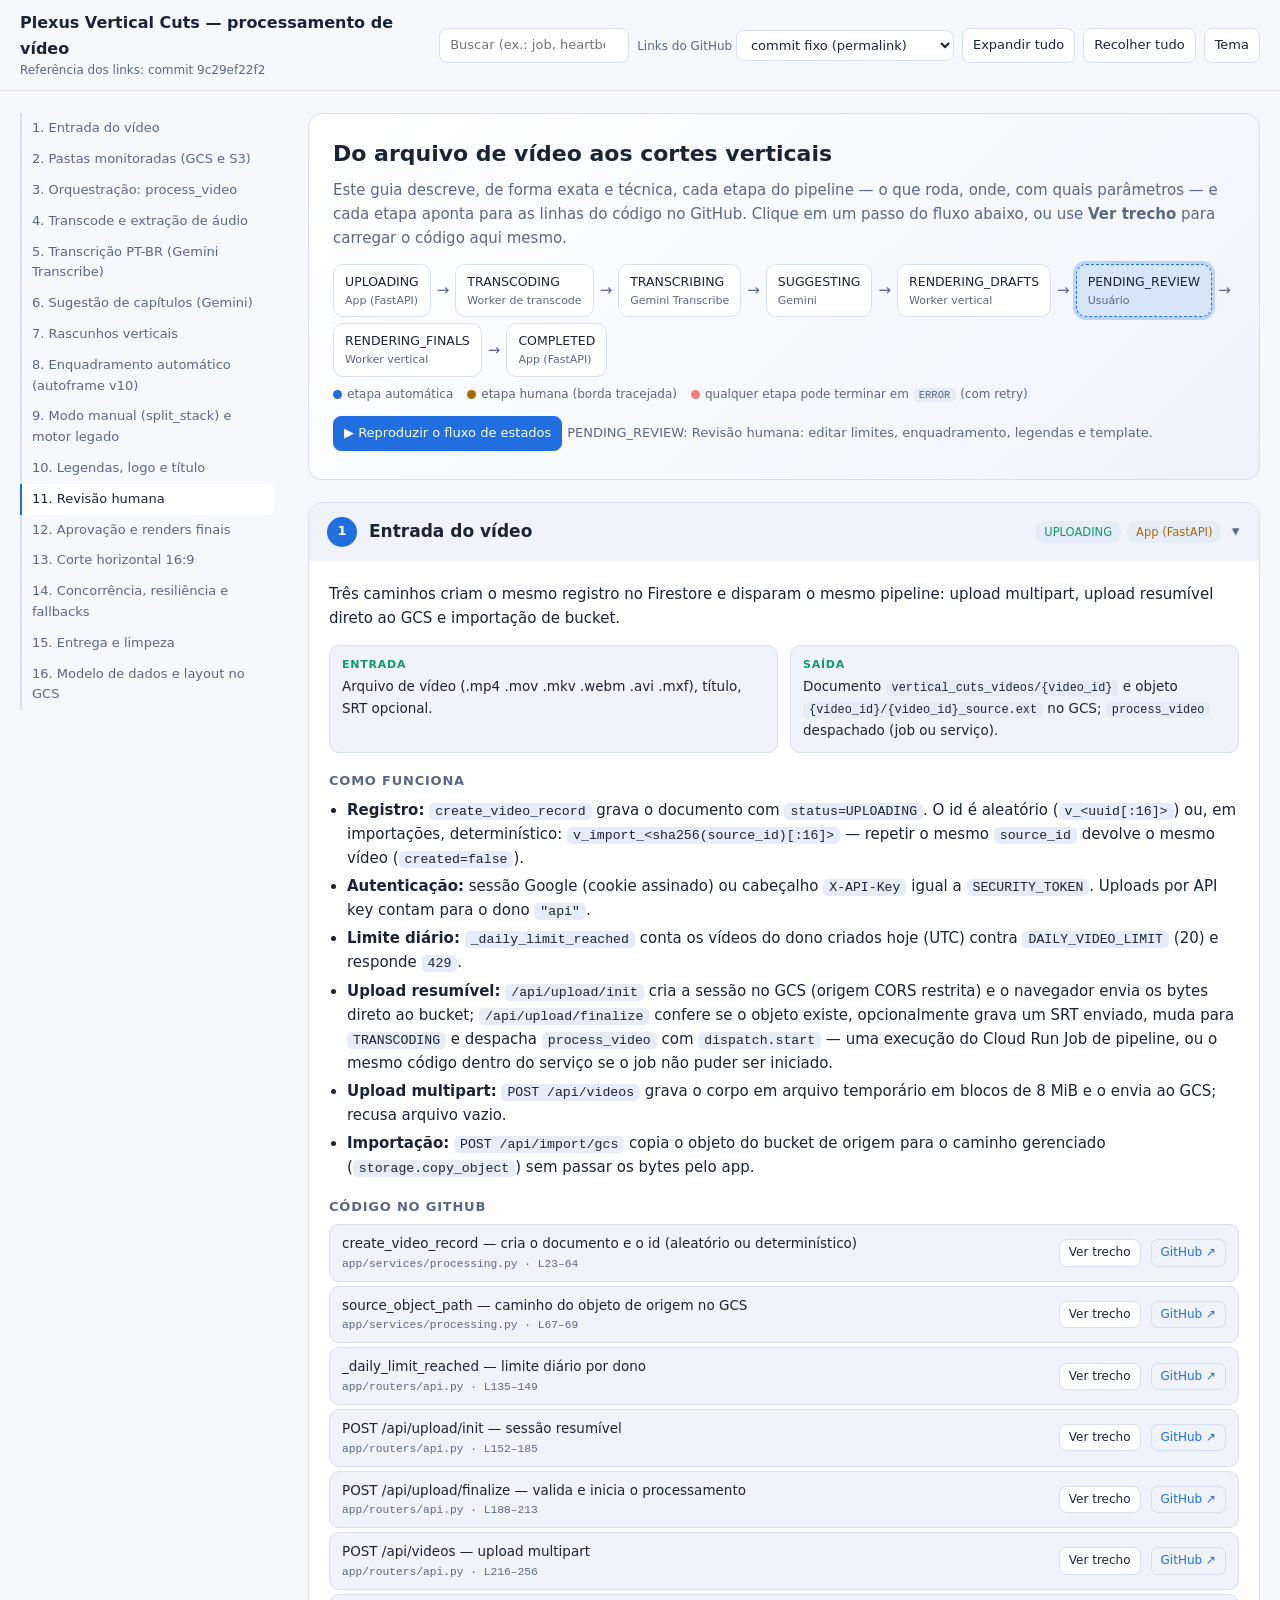
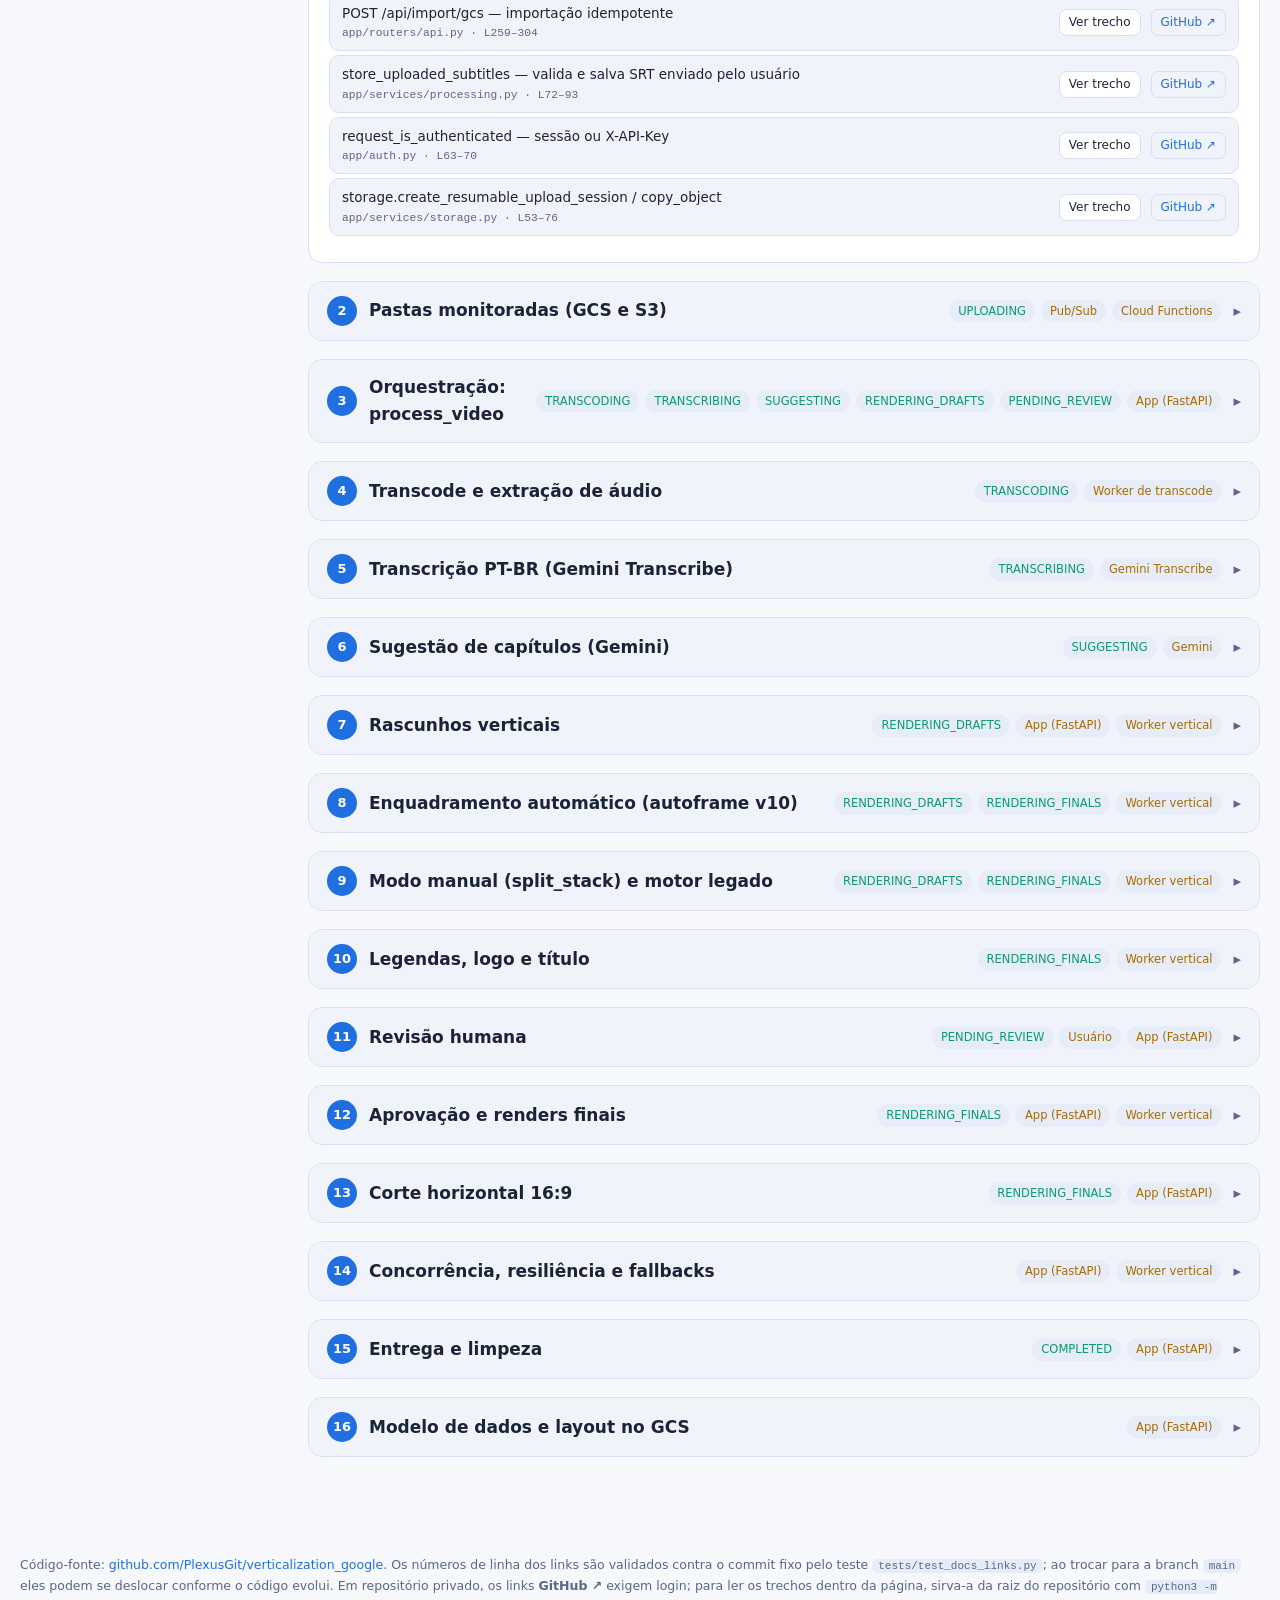
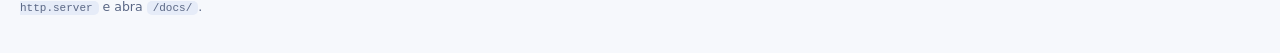
==== docs/index.html @ e1e00002 "updating documentation" ====
<!doctype html>
<html lang="pt-BR">
<head>
<meta charset="utf-8">
<meta name="viewport" content="width=device-width, initial-scale=1">
<title>Plexus Vertical Cuts — Como o vídeo é processado</title>
<style>
:root{--bg:#0f1420;--panel:#171e2e;--panel2:#1d2538;--line:#2a3550;--text:#e6ebf5;--muted:#9aa8c7;--accent:#5aa2ff;--accent2:#7ee2b8;--warn:#ffcf6b;--code:#0b0f19;--chip:#24304a}
:root[data-theme=light]{--bg:#f6f8fc;--panel:#ffffff;--panel2:#f0f3fa;--line:#d8dfee;--text:#1b2437;--muted:#5a6785;--accent:#1f6fe0;--accent2:#0f9a6b;--warn:#a96b00;--code:#f3f5fa;--chip:#e6ecf8}
*{box-sizing:border-box}html{scroll-behavior:smooth;scroll-padding-top:76px}
body{margin:0;background:var(--bg);color:var(--text);font:15px/1.6 system-ui,-apple-system,Segoe UI,Roboto,sans-serif}
a{color:var(--accent);text-decoration:none}a:hover{text-decoration:underline}
code,pre,.mono{font-family:ui-monospace,SFMono-Regular,Menlo,Consolas,monospace}
code{background:var(--chip);padding:1px 6px;border-radius:5px;font-size:.88em}
header{position:sticky;top:0;z-index:20;background:color-mix(in srgb,var(--bg) 92%,transparent);backdrop-filter:blur(8px);border-bottom:1px solid var(--line);display:flex;gap:14px;align-items:center;flex-wrap:wrap;padding:10px 20px}
header h1{font-size:16px;margin:0;flex:1;min-width:230px}header h1 small{display:block;color:var(--muted);font-weight:400;font-size:12px}
.ctl{display:flex;gap:8px;align-items:center;flex-wrap:wrap}
select,input[type=search],button{background:var(--panel);color:var(--text);border:1px solid var(--line);border-radius:8px;padding:6px 10px;font:inherit;font-size:13px}
button{cursor:pointer}button:hover{border-color:var(--accent)}button.primary{background:var(--accent);border-color:var(--accent);color:#fff}
input[type=search]{width:190px}
.layout{display:grid;grid-template-columns:260px minmax(0,1fr);gap:28px;max-width:1380px;margin:0 auto;padding:22px 20px 80px}
nav#toc{position:sticky;top:76px;align-self:start;max-height:calc(100vh - 96px);overflow:auto;font-size:13px;padding-right:6px}
nav#toc a{display:block;padding:5px 10px;border-left:2px solid var(--line);color:var(--muted);border-radius:0 6px 6px 0}
nav#toc a.active{border-left-color:var(--accent);color:var(--text);background:var(--panel)}
nav#toc a.hidden{display:none}
.hero{background:linear-gradient(135deg,var(--panel),var(--panel2));border:1px solid var(--line);border-radius:14px;padding:22px 24px;margin-bottom:22px}
.hero h2{margin:0 0 6px;font-size:22px}.hero p{margin:6px 0;color:var(--muted)}
.flow{display:flex;flex-wrap:wrap;gap:6px;align-items:center;margin:14px 0 6px}
.node{border:1px solid var(--line);background:var(--panel);border-radius:10px;padding:7px 11px;font-size:12.5px;cursor:pointer;transition:.2s;position:relative}
.node b{display:block;font-size:11px;color:var(--muted);font-weight:500}
.node.on{border-color:var(--accent);background:color-mix(in srgb,var(--accent) 18%,var(--panel));box-shadow:0 0 0 3px color-mix(in srgb,var(--accent) 25%,transparent)}
.node.user{border-style:dashed}.node.err{border-color:#ff7a7a}
.arrow{color:var(--muted)}
.legend{display:flex;gap:14px;flex-wrap:wrap;font-size:12px;color:var(--muted);margin-top:8px}
.dot{display:inline-block;width:9px;height:9px;border-radius:50%;margin-right:5px;vertical-align:middle}
details.stage{background:var(--panel);border:1px solid var(--line);border-radius:14px;margin:0 0 18px;overflow:hidden}
details.stage.hit{outline:2px solid var(--accent2)}
details.stage>summary,.stage-head{display:flex;gap:12px;align-items:center;padding:14px 18px;cursor:pointer;list-style:none;background:var(--panel2)}
.stage-head::-webkit-details-marker{display:none}
.num{flex:none;width:30px;height:30px;border-radius:50%;background:var(--accent);color:#fff;display:grid;place-items:center;font-weight:700;font-size:13px}
.stage-head h3{margin:0;font-size:17px;flex:1}
.chips{display:flex;gap:6px;flex-wrap:wrap}.chip{background:var(--chip);border-radius:999px;padding:2px 9px;font-size:11.5px;color:var(--muted)}
.chip.st{color:var(--accent2)}.chip.who{color:var(--warn)}
.caret{color:var(--muted);transition:.2s}details[open]>.stage-head .caret{transform:rotate(90deg)}
.body{padding:6px 20px 20px}
.body h4{margin:18px 0 6px;font-size:13px;text-transform:uppercase;letter-spacing:.06em;color:var(--muted)}
.body ul{margin:6px 0 6px 18px;padding:0}.body li{margin:4px 0}
.io{display:grid;grid-template-columns:1fr 1fr;gap:12px;margin:12px 0}
.io>div{background:var(--panel2);border:1px solid var(--line);border-radius:10px;padding:10px 12px;font-size:13.5px}
.io b{display:block;font-size:11px;text-transform:uppercase;letter-spacing:.07em;color:var(--accent2);margin-bottom:3px}
table.t{width:100%;border-collapse:collapse;font-size:13.5px;margin:6px 0}
table.t th,table.t td{border-bottom:1px solid var(--line);padding:6px 8px;text-align:left;vertical-align:top}
table.t th{color:var(--muted);font-weight:600;font-size:12px}
.refs{list-style:none;margin:6px 0!important;padding:0!important}
.ref{border:1px solid var(--line);border-radius:10px;margin:7px 0;background:var(--panel2)}
.ref-row{display:flex;gap:10px;align-items:center;padding:8px 12px;flex-wrap:wrap}
.ref-row .lbl{flex:1;min-width:200px;font-size:13.5px}
.ref-row .lbl small{display:block;color:var(--muted)}
.ref-row a.gh{font-size:12px;border:1px solid var(--line);border-radius:7px;padding:3px 9px;white-space:nowrap}
.ref-row button{font-size:12px;padding:3px 9px}
pre.snip{margin:0;padding:10px 12px;background:var(--code);border-top:1px solid var(--line);overflow:auto;font-size:12.3px;line-height:1.5;max-height:420px}
pre.snip .ln{color:var(--muted);user-select:none;display:inline-block;width:46px;text-align:right;margin-right:12px}
.note{border-left:3px solid var(--warn);background:color-mix(in srgb,var(--warn) 10%,var(--panel2));padding:8px 12px;border-radius:0 8px 8px 0;margin:10px 0;font-size:13.5px}
.tabs{display:flex;gap:6px;margin:12px 0 0;flex-wrap:wrap}.tabs button.on{background:var(--accent);border-color:var(--accent);color:#fff}
.tabpane{display:none;padding-top:4px}.tabpane.on{display:block}
.widget{background:var(--panel2);border:1px solid var(--line);border-radius:12px;padding:14px;margin:14px 0}
.widget h5{margin:0 0 8px;font-size:14px}
.row{display:flex;gap:16px;flex-wrap:wrap;align-items:flex-start}
canvas{background:#000;border-radius:8px;max-width:100%;border:1px solid var(--line)}
label.sl{display:block;font-size:12.5px;color:var(--muted);margin:6px 0}label.sl input[type=range]{width:100%}
.out{font-size:13px}.out b{color:var(--accent2)}
.fp label{display:flex;gap:8px;align-items:flex-start;margin:5px 0;font-size:13.5px}
.verdict{margin-top:10px;padding:10px 12px;border-radius:8px;font-weight:600}
.verdict.ok{background:color-mix(in srgb,var(--accent2) 16%,transparent);color:var(--accent2)}
.verdict.bad{background:color-mix(in srgb,var(--warn) 16%,transparent);color:var(--warn)}
footer{max-width:1380px;margin:0 auto;padding:0 20px 40px;color:var(--muted);font-size:12.5px}
mark{background:color-mix(in srgb,var(--warn) 45%,transparent);color:inherit;border-radius:3px}
@media(max-width:900px){.layout{grid-template-columns:1fr}nav#toc{display:none}.io{grid-template-columns:1fr}}
</style>
</head>
<body>
<header>
  <h1>Plexus Vertical Cuts — processamento de vídeo<small id="refline"></small></h1>
  <div class="ctl">
    <input id="q" type="search" placeholder="Buscar (ex.: job, heartbeat, ffmpeg, fingerprint)…" aria-label="Buscar">
    <label style="font-size:12px;color:var(--muted)">Links do GitHub
      <select id="refsel">
        <option value="commit">commit fixo (permalink)</option>
        <option value="branch">branch main (pode mudar)</option>
      </select></label>
    <button id="expand">Expandir tudo</button>
    <button id="collapse">Recolher tudo</button>
    <button id="theme" aria-label="Alternar tema">Tema</button>
  </div>
</header>

<div class="layout">
  <nav id="toc" aria-label="Etapas"></nav>
  <main id="content">
    <div class="hero" id="hero">
      <h2>Do arquivo de vídeo aos cortes verticais</h2>
      <p>Este guia descreve, de forma exata e técnica, cada etapa do pipeline — o que roda, onde, com quais parâmetros — e cada etapa aponta para as linhas do código no GitHub. Clique em um passo do fluxo abaixo, ou use <b>Ver trecho</b> para carregar o código aqui mesmo.</p>
      <div class="flow" id="flow"></div>
      <div class="legend">
        <span><i class="dot" style="background:var(--accent)"></i>etapa automática</span>
        <span><i class="dot" style="background:var(--warn)"></i>etapa humana (borda tracejada)</span>
        <span><i class="dot" style="background:#ff7a7a"></i>qualquer etapa pode terminar em <code>ERROR</code> (com retry)</span>
      </div>
      <p style="margin-top:12px"><button class="primary" id="play">▶ Reproduzir o fluxo de estados</button> <span id="playinfo" class="out"></span></p>
    </div>
    <div id="stages"></div>
  </main>
</div>
<footer>
  Código-fonte: <a id="repolink" target="_blank" rel="noopener"></a>. Os números de linha dos links são validados contra o commit fixo pelo teste <code>tests/test_docs_links.py</code>; ao trocar para a branch <code>main</code> eles podem se deslocar conforme o código evolui. Em repositório privado, os links <b>GitHub ↗</b> exigem login; para ler os trechos dentro da página, sirva-a da raiz do repositório com <code>python3 -m http.server</code> e abra <code>/docs/</code>.
</footer>

<script type="application/json" id="doc-data">
{
  "repo": "https://github.com/PlexusGit/verticalization_google",
  "commit": "9c29ef22f2c0590b99c32272471b49cfe717cbc1",
  "branch": "main",
  "states": [
    {"id": "UPLOADING", "label": "UPLOADING", "who": "app", "stage": "intake", "text": "Registro criado; aguardando o arquivo de origem."},
    {"id": "TRANSCODING", "label": "TRANSCODING", "who": "transcode", "stage": "transcode", "text": "Worker de transcode gera o MP4 H.264 normalizado e os blocos de áudio MP3."},
    {"id": "TRANSCRIBING", "label": "TRANSCRIBING", "who": "transcribe", "stage": "transcribe", "text": "Gemini Transcribe (com Chirp 3 como fallback) transcreve cada bloco de áudio."},
    {"id": "SUGGESTING", "label": "SUGGESTING", "who": "gemini", "stage": "suggest", "text": "Gemini propõe capítulos a partir das legendas."},
    {"id": "RENDERING_DRAFTS", "label": "RENDERING_DRAFTS", "who": "render", "stage": "drafts", "text": "Um rascunho vertical (sem legendas/template) por capítulo."},
    {"id": "PENDING_REVIEW", "label": "PENDING_REVIEW", "who": "user", "stage": "review", "text": "Revisão humana: editar limites, enquadramento, legendas e template."},
    {"id": "RENDERING_FINALS", "label": "RENDERING_FINALS", "who": "render", "stage": "approve", "text": "Finais verticais com legendas e template + corte horizontal 16:9."},
    {"id": "COMPLETED", "label": "COMPLETED", "who": "app", "stage": "delivery", "text": "Tudo pronto para download."}
  ],
  "stages": [
    {
      "id": "intake", "title": "Entrada do vídeo", "status": ["UPLOADING"], "who": ["app"],
      "summary": "Três caminhos criam o mesmo registro no Firestore e disparam o mesmo pipeline: upload multipart, upload resumível direto ao GCS e importação de bucket.",
      "io": {"in": "Arquivo de vídeo (.mp4 .mov .mkv .webm .avi .mxf), título, SRT opcional.", "out": "Documento <code>vertical_cuts_videos/{video_id}</code> e objeto <code>{video_id}/{video_id}_source.ext</code> no GCS; <code>process_video</code> despachado (job ou serviço)."},
      "facts": [
        "<b>Registro:</b> <code>create_video_record</code> grava o documento com <code>status=UPLOADING</code>. O id é aleatório (<code>v_&lt;uuid[:16]&gt;</code>) ou, em importações, determinístico: <code>v_import_&lt;sha256(source_id)[:16]&gt;</code> — repetir o mesmo <code>source_id</code> devolve o mesmo vídeo (<code>created=false</code>).",
        "<b>Autenticação:</b> sessão Google (cookie assinado) ou cabeçalho <code>X-API-Key</code> igual a <code>SECURITY_TOKEN</code>. Uploads por API key contam para o dono <code>\"api\"</code>.",
        "<b>Limite diário:</b> <code>_daily_limit_reached</code> conta os vídeos do dono criados hoje (UTC) contra <code>DAILY_VIDEO_LIMIT</code> (20) e responde <code>429</code>.",
        "<b>Upload resumível:</b> <code>/api/upload/init</code> cria a sessão no GCS (origem CORS restrita) e o navegador envia os bytes direto ao bucket; <code>/api/upload/finalize</code> confere se o objeto existe, opcionalmente grava um SRT enviado, muda para <code>TRANSCODING</code> e despacha <code>process_video</code> com <code>dispatch.start</code> — uma execução do Cloud Run Job de pipeline, ou o mesmo código dentro do serviço se o job não puder ser iniciado.",
        "<b>Upload multipart:</b> <code>POST /api/videos</code> grava o corpo em arquivo temporário em blocos de 8 MiB e o envia ao GCS; recusa arquivo vazio.",
        "<b>Importação:</b> <code>POST /api/import/gcs</code> copia o objeto do bucket de origem para o caminho gerenciado (<code>storage.copy_object</code>) sem passar os bytes pelo app."
      ],
      "refs": [
        {"label": "create_video_record — cria o documento e o id (aleatório ou determinístico)", "path": "app/services/processing.py", "start": 23, "end": 64, "symbol": "def create_video_record"},
        {"label": "source_object_path — caminho do objeto de origem no GCS", "path": "app/services/processing.py", "start": 67, "end": 69, "symbol": "def source_object_path"},
        {"label": "_daily_limit_reached — limite diário por dono", "path": "app/routers/api.py", "start": 135, "end": 149, "symbol": "def _daily_limit_reached"},
        {"label": "POST /api/upload/init — sessão resumível", "path": "app/routers/api.py", "start": 152, "end": 185, "symbol": "async def upload_init"},
        {"label": "POST /api/upload/finalize — valida e inicia o processamento", "path": "app/routers/api.py", "start": 188, "end": 213, "symbol": "async def upload_finalize"},
        {"label": "POST /api/videos — upload multipart", "path": "app/routers/api.py", "start": 216, "end": 256, "symbol": "async def multipart_upload"},
        {"label": "POST /api/import/gcs — importação idempotente", "path": "app/routers/api.py", "start": 259, "end": 304, "symbol": "async def import_gcs"},
        {"label": "store_uploaded_subtitles — valida e salva SRT enviado pelo usuário", "path": "app/services/processing.py", "start": 72, "end": 93, "symbol": "def store_uploaded_subtitles"},
        {"label": "request_is_authenticated — sessão ou X-API-Key", "path": "app/auth.py", "start": 63, "end": 70, "symbol": "def request_is_authenticated"},
        {"label": "storage.create_resumable_upload_session / copy_object", "path": "app/services/storage.py", "start": 53, "end": 76, "symbol": "def copy_object"}
      ]
    },
    {
      "id": "watch", "title": "Pastas monitoradas (GCS e S3)", "status": ["UPLOADING"], "who": ["pubsub", "functions"],
      "summary": "Duas Cloud Functions Gen2 transformam a chegada de um arquivo em um bucket em uma chamada a <code>/api/import/gcs</code>.",
      "io": {"in": "Notificação <code>OBJECT_FINALIZE</code> do GCS (via Pub/Sub) ou evento S3 (via ponte AWS → Pub/Sub).", "out": "<code>POST /api/import/gcs</code> com <code>Idempotency-Key</code> e <code>X-API-Key</code>."},
      "facts": [
        "<b>GCS:</b> a função decodifica a mensagem Pub/Sub (base64 → JSON), ignora eventos que não sejam <code>OBJECT_FINALIZE</code>, outro bucket ou extensão fora da lista, e chama a API; é a API que copia o objeto para o bucket gerenciado.",
        "<b>S3:</b> a função faz <i>streaming</i> do objeto (<code>boto3 get_object</code> → upload resumível do GCS em blocos de 16 MiB, sem passar por memória ou disco) para <code>{S3_GCS_PREFIX}/{bucket}/{hash}/{arquivo}</code> com <code>if_generation_match=0</code>; pula a cópia se o destino já existe; chama a API e, depois, apaga a cópia intermediária.",
        "<b>Idempotência:</b> chave = SHA-256 de <code>bucket + objeto + generation</code> (GCS) ou <code>bucket + chave + versionId/etag/sequencer</code> (S3).",
        "<b>Retentativas:</b> <code>2xx</code>/<code>409</code> = sucesso; <code>400/404/413/415/422</code> = rejeição permanente (confirma a mensagem); <code>401/403/408/429/5xx</code> e erros de rede lançam exceção e o Pub/Sub reentrega (<code>--retry</code>).",
        "O guia operacional (buckets, IAM, gatilhos, ponte AWS) está em <code>watch-folder-functions/README.md</code>."
      ],
      "refs": [
        {"label": "process_gcs_bucket — handler do gatilho GCS", "path": "watch-folder-functions/process_gcs_bucket/main.py", "start": 136, "end": 171, "symbol": "def process_gcs_bucket"},
        {"label": "GCS: _post_import — classificação das respostas da API", "path": "watch-folder-functions/process_gcs_bucket/main.py", "start": 105, "end": 133, "symbol": "def _post_import"},
        {"label": "process_s3_bucket — handler do gatilho S3", "path": "watch-folder-functions/process_S3_bucket/main.py", "start": 259, "end": 291, "symbol": "def process_s3_bucket"},
        {"label": "S3: _download_and_upload — streaming S3 → GCS", "path": "watch-folder-functions/process_S3_bucket/main.py", "start": 152, "end": 193, "symbol": "def _download_and_upload"},
        {"label": "S3: _idempotency_key / _destination_path", "path": "watch-folder-functions/process_S3_bucket/main.py", "start": 128, "end": 142, "symbol": "def _idempotency_key"},
        {"label": "deploy da função GCS (gatilho Pub/Sub, segredo da API)", "path": "watch-folder-functions/process_gcs_bucket/deploy.sh", "start": 36, "end": 49, "symbol": "gcloud functions deploy"}
      ]
    },
    {
      "id": "orchestrate", "title": "Orquestração: process_video", "status": ["TRANSCODING", "TRANSCRIBING", "SUGGESTING", "RENDERING_DRAFTS", "PENDING_REVIEW"], "who": ["app"],
      "summary": "<code>process_video</code> é a máquina de estados do pré-processamento. Roda como execução de um Cloud Run Job (com o mesmo código dentro do app como reserva), persiste a saída de cada etapa antes de seguir e, por isso, pode ser retomada.",
      "io": {"in": "<code>video_id</code> com <code>gcs_source_path</code>.", "out": "Capítulos com rascunhos prontos e <code>status=PENDING_REVIEW</code> — ou <code>ERROR</code> com <code>error</code>/<code>error_type</code>."},
      "facts": [
        "<b>Retomável:</b> o transcode só roda se <code>gcs_high_path</code> não existe no storage ou faltam <code>gcs_audio_chunks</code>; a transcrição só roda se <code>subtitle_text</code> está vazio. Um <code>retry</code> e a retomada automática de um vídeo interrompido reaproveitam o que já foi salvo (<code>resume=True</code>): capítulos, rascunhos concluídos e renders que o worker terminou.",
        "<b>Estados:</b> cada etapa chama <code>_stage</code> (atualiza <code>status</code> e <code>updated_at</code>). Qualquer exceção cai em <code>_set_error</code>, que grava <code>ERROR</code> + mensagem.",
        "<b>Observabilidade:</b> <code>events.record</code> escreve um log JSON estruturado e, em melhor esforço, um documento em <code>events/</code> do vídeo; falha de Firestore nunca interrompe a mídia.",
        "<b>Rascunhos em série:</b> os capítulos são renderizados um a um; falhas são acumuladas e levantadas depois do laço (um capítulo ruim não impede os demais de renderizar, mas o vídeo termina em <code>ERROR</code>)."
      ],
      "refs": [
        {"label": "process_video — todo o pipeline de pré-processamento", "path": "app/services/processing.py", "start": 113, "end": 349, "symbol": "def _process_video"},
        {"label": "_stage / _set_error — transições de estado e erro", "path": "app/services/processing.py", "start": 843, "end": 859, "symbol": "def _stage"},
        {"label": "events.record — log estruturado + histórico durável", "path": "app/services/events.py", "start": 31, "end": 66, "symbol": "def record"},
        {"label": "VideoStatus — estados possíveis", "path": "app/models.py", "start": 53, "end": 62, "symbol": "class VideoStatus"},
        {"label": "POST /retry — retoma a partir de ERROR/UPLOADING", "path": "app/routers/api.py", "start": 1046, "end": 1058, "symbol": "async def retry_video"},
        {"label": "_resume_if_stale — retomada automática ao abrir/listar o vídeo", "path": "app/routers/api.py", "start": 582, "end": 612, "symbol": "def _resume_if_stale"}
      ]
    },
    {
      "id": "transcode", "title": "Transcode e extração de áudio", "status": ["TRANSCODING"], "who": ["transcode"],
      "summary": "Um worker Cloud Run (Functions Framework + ffmpeg) baixa a origem e produz a versão de trabalho em MP4 H.264/AAC de até 1080p — <b>copiando o stream sem re-encode</b> quando a fonte já é compatível — e fatia o áudio em MP3 mono 16 kHz para o reconhecimento de fala.",
      "io": {"in": "<code>{video_id, gcs_source_path, high_gcs_path}</code> via <code>POST /</code> com <code>X-API-Key</code> (timeout do cliente: 3600 s).", "out": "<code>high_gcs_path</code>, <code>gcs_audio_chunks[{path, offset_seconds, end_seconds}]</code>, <code>duration_seconds</code>, <code>resolution</code>, <code>video_encoder</code>."},
      "params": [
        ["Escala", "<code>scale=-2:min(1080\\,ih)</code> — nunca amplia; largura par"],
        ["Remux", "<code>TRANSCODE_REMUX=1</code>: se a fonte já é H.264/yuv420p até a altura máxima, sem rotação e com keyframes a cada ≤<code>TRANSCODE_MAX_REMUX_KEYFRAME_GAP_SECONDS=15</code> s, o vídeo é copiado sem re-encode (o áudio ainda vira AAC)"],
        ["Codec (CPU)", "<code>libx264 -preset TRANSCODE_PRESET -crf TRANSCODE_CRF</code> (padrão <code>medium</code>/<code>18</code>; <code>veryfast</code>/<code>20</code> é ~3–4× mais rápido)"],
        ["Codec (GPU)", "<code>h264_nvenc -preset p5 -tune hq -rc vbr -cq 19 -b:v 0</code>; se falhar, refaz com libx264"],
        ["Compatibilidade", "<code>-pix_fmt yuv420p -profile:v high -movflags +faststart</code>"],
        ["Áudio do vídeo", "AAC 192 kb/s, 48 kHz"],
        ["Áudio p/ STT", "<code>-ac 1 -ar 16000 -c:a libmp3lame -b:a 64k -f segment -segment_time 600</code> (blocos de 600 s; <code>AUDIO_CHUNK_SECONDS</code> / <code>AUDIO_BITRATE</code>)"],
        ["Offsets dos blocos", "lidos do <code>-segment_list</code> (CSV) do ffmpeg — início exato de cada bloco; sobras &lt; 0,5 s são descartadas"],
        ["Timeout", "<code>TRANSCODE_TIMEOUT_SECONDS</code> = 10 800 s por comando"],
        ["Progresso", "cada passo ffmpeg grava <code>iniciou/…%/concluído</code> no log (<code>-progress pipe:1</code>, a cada 15 s) — um encode longo não parece mais travado"]
      ],
      "facts": [
        "<b>Autenticação:</b> comparação em tempo constante (<code>hmac.compare_digest</code>); sem <code>SECURITY_TOKEN</code> configurado o worker recusa tudo (falha fechada).",
        "<b>Segurança de caminhos:</b> <code>video_id</code> só aceita <code>[A-Za-z0-9._-]</code>; caminhos de objeto não podem ser <code>gs://</code> nem conter <code>..</code>.",
        "<b>Limite de duração:</b> o app compara <code>duration_seconds</code> com <code>MAX_VIDEO_DURATION_SECONDS</code> (3600) <i>depois</i> do transcode e falha o vídeo se excedido.",
        "<b>Persistência no app:</b> grava <code>gcs_high_path</code>, <code>gcs_audio_chunks</code>, <code>duration_seconds</code> e <code>video_resolution{w,h}</code>. Todos os renders posteriores usam o <code>_high.mp4</code>, não o arquivo original.",
        "<b>Por que o limite de keyframes:</b> o corte dos capítulos e a análise de frames buscam a partir do keyframe anterior; um arquivo remuxado mantém o layout original de keyframes, então só vídeos com keyframes razoavelmente próximos (≤15 s) podem pular o re-encode.",
        "<b>Rotação é excluída do remux:</b> o re-encode aplica a rotação nos pixels; copiar o stream manteria a tag e confundiria a análise de frames.",
        "<b>Reuso no retry:</b> blocos de áudio gravados como FLAC por versões anteriores não são reaproveitados quando ainda falta transcrever (poderiam exceder o limite de envio inline); o transcode refaz o áudio em MP3. Com legendas já salvas, nada é refeito.",
        "<b>Capacidade do worker:</b> o transcode escala até <code>TRANSCODE_MAX_INSTANCES</code> (padrão 5 em CPU, 1 com GPU) com <code>concurrency=1</code>. Quando o Cloud Run informa que não há instância livre (429/503, ou 500 \"waiting too long for an available instance\"), o app repete o pedido por até <code>TRANSCODE_QUEUE_WAIT_SECONDS</code> (1800 s); falhas reais do worker nunca são repetidas.",
        "<b>Falha sem áudio:</b> se não há fluxo de áudio extraível, o transcode falha (<code>source contains no extractable audio stream</code>)."
      ],
      "refs": [
        {"label": "app: transcode.submit — cliente HTTP do worker", "path": "app/services/transcode.py", "start": 30, "end": 56, "symbol": "def submit"},
        {"label": "worker: process_transcode — rota HTTP, auth e códigos de erro", "path": "transcode_function/main.py", "start": 54, "end": 102, "symbol": "def process_transcode"},
        {"label": "worker: TranscodeProcessor.process — baixar, transcodificar, fatiar áudio, subir", "path": "transcode_function/processor.py", "start": 449, "end": 577, "symbol": "def process"},
        {"label": "probe_media — duração, dimensões e codec via ffprobe", "path": "transcode_function/processor.py", "start": 146, "end": 177, "symbol": "def probe_media"},
        {"label": "measure_max_keyframe_gap — maior lacuna entre keyframes", "path": "transcode_function/processor.py", "start": 198, "end": 225, "symbol": "def measure_max_keyframe_gap"},
        {"label": "remux_blocker — motivo que impede a cópia do stream", "path": "transcode_function/processor.py", "start": 228, "end": 246, "symbol": "def remux_blocker"},
                {"label": "_run / _run_with_progress — logs de início, progresso % e fim", "path": "transcode_function/processor.py", "start": 342, "end": 369, "symbol": "def _run"},
        {"label": "build_video_command — comando ffmpeg do vídeo normalizado", "path": "transcode_function/processor.py", "start": 249, "end": 268, "symbol": "def build_video_command"},
        {"label": "build_audio_command — blocos MP3 mono 16 kHz com lista de segmentos", "path": "transcode_function/processor.py", "start": 286, "end": 303, "symbol": "def build_audio_command"},
        {"label": "read_audio_segments — offsets exatos a partir do CSV do ffmpeg", "path": "transcode_function/processor.py", "start": 309, "end": 328, "symbol": "def read_audio_segments"},
                {"label": "app: bloco de transcode dentro de process_video (inclui a regra de reuso dos blocos)", "path": "app/services/processing.py", "start": 141, "end": 206, "symbol": "result = transcode.submit"}
      ]
    },
    {
      "id": "transcribe", "title": "Transcrição PT-BR (Gemini Transcribe)", "status": ["TRANSCRIBING"], "who": ["transcribe"],
      "summary": "Cada bloco MP3 é enviado <i>inline</i> ao modelo <code>gemini-3.5-transcribe</code> com tempos por palavra; as palavras viram legendas SRT com o deslocamento exato do bloco. Se o Gemini falhar depois das próprias tentativas, todo o vídeo é transcrito de novo com o Chirp 3 (Speech-to-Text v2).",
      "io": {"in": "<code>gcs_audio_chunks</code> ordenados por <code>offset_seconds</code>.", "out": "SRT canônico em <code>{video_id}/{video_id}.srt</code> e <code>subtitle_text</code> + <code>subtitle_source</code> (<code>gemini_transcribe</code> ou <code>chirp_3_pt_br</code>) no documento."},
      "params": [
        ["Motor", "<code>SUBTITLE_ENGINE</code> = <code>gemini</code> (padrão) ou <code>chirp</code>; <code>SUBTITLE_FALLBACK_TO_CHIRP</code> (padrão <code>true</code>)"],
        ["Modelo / idioma", "<code>TRANSCRIBE_MODEL</code> = <code>gemini-3.5-transcribe</code>; <code>TRANSCRIBE_LANGUAGE_CODES</code> = <code>pt-BR</code> (vazio = detecção automática); <code>word_timestamp=True</code>"],
        ["Envio", "áudio <i>inline</i> (<code>Part.from_bytes</code>, <code>audio/mp3</code>); só os MP3 pequenos são baixados do GCS, nunca o vídeo"],
        ["Paralelismo", "<code>TRANSCRIBE_CONCURRENCY</code> = 3 blocos ao mesmo tempo"],
        ["Tentativas", "<code>TRANSCRIBE_MAX_ATTEMPTS</code> = 5 por bloco; reexecuta <code>429/500/502/503/504</code> e erros de rede/timeout; outros erros falham na hora"],
        ["Backoff", "5 s dobrando até 60 s, mais jitter de até 25 %"],
        ["Timeout", "<code>TRANSCRIBE_REQUEST_TIMEOUT_SECONDS</code> = 300 s por requisição"],
        ["Agrupamento", "legendas de até ~80 caracteres / ~5 s; quebra em pausas &gt; 1,5 s e no fim de frases (a partir de 35 caracteres); palavra sem fim válido recebe 0,3 s"]
      ],
      "facts": [
        "<b>Pulada</b> quando o vídeo já tem <code>subtitle_text</code> (SRT enviado pelo usuário ou transcrição anterior).",
        "<b>Offset:</b> o tempo de cada palavra do bloco <i>n</i> recebe o início exato do bloco (vindo do <code>segment_list</code> do ffmpeg), logo o SRT final está na linha do tempo do vídeo inteiro. Os cues são ordenados e cada fim é cortado para não invadir o próximo.",
        "<b>Sem buracos:</b> se um bloco falhar após todas as tentativas, a transcrição inteira falha — o SRT nunca sai com trechos faltando. Um bloco sem fala devolve zero cues; se <i>nenhum</i> bloco tiver fala, o erro é <code>nenhuma fala detectada</code>.",
        "<b>Fallback:</b> o evento <code>engine_fallback</code> é gravado e o Chirp 3 refaz <i>todo</i> o vídeo a partir dos mesmos blocos MP3 (<code>BatchRecognize</code>, <code>chirp_3</code>, alternando <code>CHIRP_LOCATION</code>/<code>CHIRP_FALLBACK_LOCATION</code>, até 6 tentativas por bloco em 429). Se os dois falham, o erro traz as duas causas.",
        "<b>Histórico:</b> cada passo (<code>gemini_request_started</code>, <code>gemini_request_retry</code>, <code>gemini_chunk_parsed</code>, <code>gemini_request_failed</code>…) vira um evento durável; falhas são <code>ERROR</code> e retentativas/fallback são <code>WARNING</code>."
      ],
      "refs": [
        {"label": "transcribe_chunks — baixa os blocos, transcreve em paralelo e monta o SRT", "path": "app/services/transcribe.py", "start": 266, "end": 340, "symbol": "def transcribe_chunks"},
        {"label": "_transcribe_chunk — uma requisição por bloco, com retry e backoff", "path": "app/services/transcribe.py", "start": 176, "end": 259, "symbol": "def _transcribe_chunk"},
        {"label": "extract_words / group_cues / non_overlapping — palavras → legendas", "path": "app/services/transcribe.py", "start": 89, "end": 153, "symbol": "def extract_words"},
        {"label": "is_retryable — quais erros são reexecutados", "path": "app/services/transcribe.py", "start": 162, "end": 165, "symbol": "def is_retryable"},
        {"label": "transcribe_audio_chunks — escolha do motor e fallback para o Chirp 3", "path": "app/services/subtitles.py", "start": 38, "end": 68, "symbol": "def transcribe_audio_chunks"},
        {"label": "Chirp 3 (fallback): transcribe_chunks", "path": "app/services/chirp.py", "start": 264, "end": 298, "symbol": "def transcribe_chunks"},
        {"label": "Chirp 3 (fallback): _recognize — regiões alternadas e backoff", "path": "app/services/chirp.py", "start": 149, "end": 241, "symbol": "def _recognize"},
        {"label": "SRT: parse_srt / to_srt / slice_srt", "path": "app/services/srt.py", "start": 33, "end": 70, "symbol": "def parse_srt"},
        {"label": "bloco de transcrição dentro de process_video", "path": "app/services/processing.py", "start": 208, "end": 266, "symbol": "subtitles.transcribe_audio_chunks"}
      ]
    },
    {
      "id": "suggest", "title": "Sugestão de capítulos (Gemini)", "status": ["SUGGESTING"], "who": ["gemini"],
      "summary": "O SRT completo é enviado ao Gemini com um prompt editável; a resposta estruturada (JSON validado por Pydantic) vira os capítulos do vídeo.",
      "io": {"in": "<code>subtitle_text</code> (SRT) + prompt (override no Firestore ou padrão).", "out": "Documentos <code>chapters/chapter_001…N</code> com título, justificativa, limites e legenda relativa."},
      "facts": [
        "<b>Prompt:</b> <code>prompts.get_prompt</code> devolve a edição do administrador (coleção <code>vertical_cuts_prompts</code>) ou o texto padrão. Os marcadores <code>{minimum}</code>/<code>{maximum}</code> (15 e 180 s) são preenchidos com <code>str.format</code>; se a edição quebrar os marcadores, o padrão é usado — o pipeline nunca falha por um prompt ruim.",
        "<b>Saída estruturada:</b> <code>response_mime_type=application/json</code> + <code>response_schema=ChapterSuggestions</code>, modelo <code>GEMINI_MODEL</code> (padrão <code>gemini-2.5-flash</code>). Cada item é validado: <code>start ≥ 0</code> e <code>end &gt; start</code>.",
        "<b>O que o código <i>não</i> garante:</b> a duração mínima/máxima e a ausência de sobreposição são pedidas no prompt, mas não são verificadas no código; só os limites do vídeo são checados na edição manual (<code>PUT /chapters</code>).",
        "<b>Persistência:</b> para cada sugestão grava <code>chapter_%03d</code> com <code>selected=true</code>, <code>draft_status=QUEUED</code> e o SRT recortado por <code>srt.slice_srt</code> — cues que intersectam o intervalo, deslocados para o tempo <i>relativo ao capítulo</i>.",
        "Sem nenhum capítulo sugerido, o vídeo vai a <code>ERROR</code> (<code>nenhum capítulo foi sugerido</code>)."
      ],
      "refs": [
        {"label": "suggest_chapters — chamada ao Gemini", "path": "app/services/gemini.py", "start": 38, "end": 68, "symbol": "def suggest_chapters"},
        {"label": "SuggestedChapter — validação de cada capítulo", "path": "app/services/gemini.py", "start": 12, "end": 31, "symbol": "class SuggestedChapter"},
        {"label": "prompt padrão e registro de prompts", "path": "app/services/prompts.py", "start": 16, "end": 36, "symbol": "DEFAULT_CHAPTER_PROMPT"},
        {"label": "get_prompt — override do Firestore ou padrão", "path": "app/services/prompts.py", "start": 43, "end": 51, "symbol": "def get_prompt"},
        {"label": "slice_srt — recorte e deslocamento para tempo relativo", "path": "app/services/srt.py", "start": 62, "end": 70, "symbol": "def slice_srt"},
        {"label": "criação dos capítulos dentro de process_video", "path": "app/services/processing.py", "start": 278, "end": 329, "symbol": "suggestions = gemini.suggest_chapters"},
        {"label": "POST /regenerate-chapters — substitui todos os capítulos", "path": "app/routers/api.py", "start": 807, "end": 835, "symbol": "async def regenerate_chapters"}
      ]
    },
    {
      "id": "drafts", "title": "Rascunhos verticais", "status": ["RENDERING_DRAFTS"], "who": ["app", "render"],
      "summary": "Para cada capítulo o app monta um payload de render e chama o worker vertical (Cloud Run). O rascunho serve para revisar o <b>enquadramento</b>: não leva legendas nem template.",
      "io": {"in": "Capítulo + <code>RenderRequest</code> (padrão: <code>center_crop</code>).", "out": "<code>{video}/chapters/{chapter}/draft_xxxxxxxxxx.mp4</code> (1080×1920) e o plano de câmera v10 persistido."},
      "facts": [
        "<b>Registro do render:</b> <code>render_chapter</code> cria <code>renders/{render_id}</code> (<code>QUEUED</code>) e marca <code>draft_status=PROCESSING</code> no capítulo. O <code>render_id</code> (<code>draft_</code>/<code>final_</code> + 10 hex) é a chave de concorrência.",
        "<b>Payload:</b> origem (<code>gcs_high_path</code>), <code>trim_start/end</code>, <code>video_resolution</code>, <code>mode</code>, keyframes manuais, <code>camera_plan_gcs_path/fingerprint</code> (só se <code>focal_strategy_version</code> == 10), estilo de legenda, logo e títulos. Em rascunhos, <code>captions=[]</code>.",
        "<b>Cliente HTTP:</b> <code>vertical_render.submit</code> (timeout 3600 s) reexecuta até 2 vezes, com 10 s e 30 s de espera, só em erro de rede transitório; cada chamada traz um <code>render_id</code> único, então a retentativa não duplica saída.",
        "<b>Worker:</b> valida o payload (<code>validate_request</code>: caminhos seguros, duração ≤ 6 h, ≤ 20 títulos), grava <code>PROCESSING</code> em <code>renders/</code> e no capítulo, baixa origem/logo para um diretório temporário e escolhe o motor.",
        "<b>Escolha do motor:</b> <code>center_crop</code> com <code>AUTOFRAME_ENGINE=v10</code> → autoframe v10; qualquer outro caso (inclui <code>split_stack</code>) → renderer legado. Se o v10 lançar exceção, cai para um <b>recorte central determinístico</b> — nunca para o detector legado.",
        "<b>Após o render:</b> o worker sobe o MP4 e responde com o caminho de saída e os artefatos de enquadramento; o app grava <code>renders/{id}</code> como <code>COMPLETED</code> e, se este for o render mais recente, atualiza o capítulo (veja <i>Concorrência</i>)."
      ],
      "refs": [
        {"label": "render_chapter — registro, payload, chamada ao worker e persistência", "path": "app/services/processing.py", "start": 468, "end": 780, "symbol": "def render_chapter"},
        {"label": "montagem do payload enviado ao worker", "path": "app/services/processing.py", "start": 573, "end": 606, "symbol": "payload = {"},
        {"label": "vertical_render.submit — HTTP com retry de rede", "path": "app/services/vertical_render.py", "start": 104, "end": 140, "symbol": "def submit"},
        {"label": "worker: vertical_render — auth, validação, download, motor, upload", "path": "vertical_render_function/main.py", "start": 264, "end": 358, "symbol": "def vertical_render"},
        {"label": "worker: validate_request — contrato do payload", "path": "vertical_render_function/renderer.py", "start": 116, "end": 183, "symbol": "def validate_request"},
        {"label": "worker: seleção do motor e fallback determinístico", "path": "vertical_render_function/main.py", "start": 316, "end": 336, "symbol": "strategy_version = FOCAL_STRATEGY_VERSION"},
        {"label": "loop de rascunhos dentro de process_video", "path": "app/services/processing.py", "start": 331, "end": 348, "symbol": "_stage(ref, VideoStatus.RENDERING_DRAFTS)"}
      ]
    },
    {
      "id": "v10", "title": "Enquadramento automático (autoframe v10)", "status": ["RENDERING_DRAFTS", "RENDERING_FINALS"], "who": ["render"],
      "summary": "Para <code>center_crop</code>, o worker roda três passes: <b>analisar</b> (cenas, rostos, tracks, quem fala), <b>planejar</b> (câmera virtual com histerese) e <b>renderizar</b> (compor quadro a quadro e codificar uma única vez). Doutrina do planejador: <i>não mova a câmera a menos que precise</i>.",
      "tabs": [
        {"id": "analyze", "title": "1 · Analisar", "html": "<ul><li><b>Cenas:</b> PySceneDetect <code>ContentDetector(threshold=27, min_scene_len=max(2, 0,5 s))</code> no intervalo do capítulo.</li><li><b>Áudio:</b> ffmpeg extrai mono 16 kHz PCM do trecho; MFCC de 13 coeficientes (janela 25 ms, passo 10 ms) e VAD por RMS (janela 0,15 s; limiar = máx(0,005; 0,15 × percentil 95)). Sem áudio, tudo vira silêncio e a análise segue.</li><li><b>Rostos:</b> YOLO11n-face (<code>conf 0,5</code>, <code>imgsz 640</code>, lotes de 16 quadros) em <b>todos</b> os quadros, no dispositivo resolvido (<code>cuda</code>/<code>mps</code>/<code>cpu</code>).</li><li><b>Tracking:</b> guloso por IoU &gt; 0,4, dentro de cada cena; um track admite lacunas de até 10 quadros e precisa de mais de 10 detecções; caixas interpoladas e suavizadas (mediana, janela 13).</li><li><b>Quem fala (ASD):</b> LR-ASD (0,84 M de parâmetros) recebe o recorte 112×112 do rosto a 25 fps + MFCC e produz logits; as pontuações de janelas de 1–6 s são promediadas. Em Apple MPS o LR-ASD roda na CPU (pooling 3D não existe no MPS).</li><li><b>Fallback visual:</b> abertura da boca via FaceMesh (MediaPipe) — opcional; sem ele, só o LR-ASD decide.</li><li><b>Fusão:</b> <code>w = clip(|logit| / 1,0; 0; 1)</code>; <code>fala = w·p + (1−w)·(0,5·p + 0,5·visual)</code> com <code>p = sigmoid(logit)</code>; multiplicada por <code>1,0</code> onde o VAD detecta voz e <code>0,3</code> onde não.</li></ul>", "refs": [
          {"label": "analyze — orquestra o passe 1", "path": "vertical_render_function/autoframe_v10/analyze.py", "start": 266, "end": 386, "symbol": "def analyze"},
          {"label": "detect_scenes", "path": "vertical_render_function/autoframe_v10/analyze.py", "start": 37, "end": 50, "symbol": "def detect_scenes"},
          {"label": "extract_audio / audio_vad", "path": "vertical_render_function/autoframe_v10/analyze.py", "start": 54, "end": 93, "symbol": "def extract_audio"},
          {"label": "detect_faces (YOLO em lotes)", "path": "vertical_render_function/autoframe_v10/analyze.py", "start": 97, "end": 128, "symbol": "def detect_faces"},
          {"label": "track_scene — tracking por IoU", "path": "vertical_render_function/autoframe_v10/analyze.py", "start": 131, "end": 157, "symbol": "def track_scene"},
          {"label": "LRASD.score — logits por quadro", "path": "vertical_render_function/autoframe_v10/analyze.py", "start": 161, "end": 211, "symbol": "class LRASD"},
          {"label": "MouthScorer — fallback visual", "path": "vertical_render_function/autoframe_v10/analyze.py", "start": 227, "end": 262, "symbol": "class MouthScorer"},
          {"label": "fusão ASD + visual + VAD", "path": "vertical_render_function/autoframe_v10/analyze.py", "start": 359, "end": 372, "symbol": "speak = w * prob"},
          {"label": "carregamento (cache) dos modelos", "path": "vertical_render_function/autoframe_v10/models.py", "start": 22, "end": 62, "symbol": "def face_detector"}
        ]},
        {"id": "plan", "title": "2 · Planejar", "html": "<ul><li><b>Alvo por quadro (histerese):</b> em cada cena, o alvo é quem fala (<code>fala ≥ 0,5</code>); sem ninguém falando, vale o maior rosto. Trocar de alvo exige que o outro tenha pontuação &gt; atual + 0,15, por <code>0,4 s</code> contínuos, e que o plano atual tenha pelo menos <code>1,5 s</code>. Trechos &lt; 0,3 s são absorvidos pelo anterior (anti-flicker).</li><li><b>Zoom fixo por segmento:</b> <code>altura_crop = clip(altura_rosto × 3,2; 0,55·H; H)</code>, <code>largura = altura × 9/16</code> (limitada à largura da fonte).</li><li><b>Posição por segmento:</b> <code>static</code> (dispersão &lt; 1,2 % da largura ou &lt; 0,5 s), <code>pan</code> (deriva &gt; 2σ com σ &lt; 6 % da largura: rampa linear) ou <code>track</code> (zona morta de 2 % da largura + filtro gaussiano σ = 0,35 s). Verticalmente o centro do rosto fica a <code>0,42</code> da altura do crop (headroom).</li><li><b>Transições:</b> entre segmentos da mesma cena, se o centro move ≤ 20 % da diagonal normalizada <i>e</i> os dois rostos coexistiram, faz <code>pan</code> de 0,45 s com easing cosseno (interpolando também o tamanho); senão, <code>cut</code>.</li><li><b>Sem rosto:</b> modo <code>center</code> — crop central 9:16 (existe o modo <code>blur</code>, não usado por padrão). O layout <code>split</code> existe no planejador, mas <code>multi_mode</code> fixo em <code>cut</code> não o expõe.</li><li>Saída: um dicionário por quadro (<code>layout</code>, <code>crop [x,y,w,h]</code>, <code>track</code>, <code>mode</code>) + lista de segmentos.</li></ul><div class=\"widget\" id=\"w-crop\"></div>", "refs": [
          {"label": "plan — passe 2, plano por quadro", "path": "vertical_render_function/autoframe_v10/plan.py", "start": 188, "end": 304, "symbol": "def plan"},
          {"label": "choose_targets — seleção do alvo com histerese", "path": "vertical_render_function/autoframe_v10/plan.py", "start": 56, "end": 99, "symbol": "def choose_targets"},
          {"label": "remove_short_runs — anti-flicker", "path": "vertical_render_function/autoframe_v10/plan.py", "start": 102, "end": 114, "symbol": "def remove_short_runs"},
          {"label": "crop_size_for — tamanho do crop (zoom)", "path": "vertical_render_function/autoframe_v10/plan.py", "start": 147, "end": 153, "symbol": "def crop_size_for"},
          {"label": "plan_segment_path — static / pan / track", "path": "vertical_render_function/autoframe_v10/plan.py", "start": 156, "end": 184, "symbol": "def plan_segment_path"},
          {"label": "transição cut × pan", "path": "vertical_render_function/autoframe_v10/plan.py", "start": 224, "end": 242, "symbol": "trans = \"cut\""},
          {"label": "constantes do planejamento (Config)", "path": "vertical_render_function/autoframe_v10/config.py", "start": 60, "end": 74, "symbol": "speak_thr"}
        ]},
        {"id": "render", "title": "3 · Renderizar", "html": "<ul><li><b>Composição:</b> OpenCV lê a fonte quadro a quadro e aplica o plano (<code>crop_resize</code> com <code>INTER_LANCZOS4</code> até 1080×1920; <code>blur_fit</code> e <code>split</code> existem para outros layouts).</li><li><b>Uma só codificação:</b> os quadros compostos seguem como <code>rawvideo bgr24</code> por <code>pipe:0</code> para um único ffmpeg. Entradas: <code>0</code> = pipe, <code>1</code> = fonte (somente o áudio, com <code>-ss/-t</code>), <code>2</code> = logo (opcional).</li><li><b>Sobreposições:</b> o <code>overlay_builder</code> (do worker) injeta legendas ASS, logo e títulos no <code>filter_complex</code> — o mesmo encadeamento do renderer legado.</li><li><b>Codificação:</b> encoder resolvido (<code>h264_nvenc</code> em CUDA, <code>h264_videotoolbox</code> em macOS, senão <code>libx264</code>), <code>-b:v 8M -pix_fmt yuv420p -movflags +faststart</code>, áudio AAC 160 kb/s, <code>-shortest</code>. Se o encoder acelerado falhar, tenta <code>libx264</code> uma vez.</li><li><b>Dispositivo/encoder:</b> <code>TRANSCODE_USE_GPU=1</code> prefere CUDA, depois MPS, senão CPU (com aviso); <code>AUTOFRAME_DEVICE</code>/<code>AUTOFRAME_ENCODER</code> forçam valores. O laço OpenCV é CPU, independente da inferência.</li><li>Timeout do ffmpeg: <code>render_timeout = 3300 s</code> (abaixo dos 3600 s do Cloud Run).</li></ul>", "refs": [
          {"label": "render_plan — aplica o plano e escolhe o encoder", "path": "vertical_render_function/autoframe_v10/render.py", "start": 201, "end": 247, "symbol": "def render_plan"},
          {"label": "_run_writer — laço quadro a quadro → ffmpeg", "path": "vertical_render_function/autoframe_v10/render.py", "start": 125, "end": 198, "symbol": "def _run_writer"},
          {"label": "ffmpeg_writer — comando e ordem das entradas", "path": "vertical_render_function/autoframe_v10/render.py", "start": 25, "end": 53, "symbol": "def ffmpeg_writer"},
          {"label": "compose / crop_resize", "path": "vertical_render_function/autoframe_v10/render.py", "start": 56, "end": 91, "symbol": "def crop_resize"},
          {"label": "resolve_device / resolve_encoder", "path": "vertical_render_function/autoframe_v10/config.py", "start": 112, "end": 165, "symbol": "def resolve_device"}
        ]},
        {"id": "artifacts", "title": "4 · Reuso do plano", "html": "<ul><li>O plano é um JSON por quadro, grande demais para o Firestore: vai como <b>gzip no GCS</b> em <code>{video}/chapters/{chapter}/autoframe/v10/{fingerprint}.plan.json.gz</code>; o caminho e o fingerprint voltam na resposta do worker e o app os grava em <code>render_options</code> do capítulo.</li><li>O <b>fingerprint</b> é o SHA-256 de: formato do plano, versão da estratégia (10), caminho e <i>generation</i> do objeto de origem, <code>trim_start/end</code> (3 casas), dimensões da fonte, checksums SHA-256 dos pesos YOLO e LR-ASD e 28 constantes do detector/planejador/saída.</li><li>No render final, o worker recalcula o fingerprint esperado; se for igual ao recebido, baixa e valida o plano (formato + fingerprint interno) e <b>não reanalisa</b> — o final usa exatamente o enquadramento aprovado no rascunho. Qualquer divergência ou falha de download reanalisa.</li><li>O app só envia o plano se <code>focal_strategy_version == FOCAL_STRATEGY_VERSION</code> (10): artefatos de outra estratégia nunca são reutilizados.</li></ul><div class=\"widget fp\" id=\"w-fp\"></div>", "refs": [
          {"label": "plan_fingerprint — identidade de tudo que o plano usa", "path": "vertical_render_function/autoframe_v10/artifacts.py", "start": 54, "end": 71, "symbol": "def plan_fingerprint"},
          {"label": "campos de configuração no fingerprint", "path": "vertical_render_function/autoframe_v10/artifacts.py", "start": 21, "end": 34, "symbol": "_FINGERPRINT_FIELDS"},
          {"label": "dumps/loads do plano (gzip) e caminho do artefato", "path": "vertical_render_function/autoframe_v10/artifacts.py", "start": 74, "end": 88, "symbol": "def dumps_plan"},
          {"label": "worker: reuso ou análise + publicação do plano", "path": "vertical_render_function/main.py", "start": 198, "end": 261, "symbol": "expected_fp = artifacts.plan_fingerprint"},
          {"label": "app: persistência dos artefatos devolvidos pelo worker", "path": "app/services/processing.py", "start": 636, "end": 673, "symbol": "result = _submit_or_adopt"}
        ]}
      ],
      "io": {"in": "Fonte <code>_high.mp4</code>, <code>trim_start/end</code>, dispositivo e encoder.", "out": "MP4 1080×1920 H.264/AAC + plano gzip no GCS."},
      "refs": []
    },
    {
      "id": "manual", "title": "Modo manual (split_stack) e motor legado", "status": ["RENDERING_DRAFTS", "RENDERING_FINALS"], "who": ["render"],
      "summary": "No modo manual, o usuário define âncoras de recorte por tempo; o renderer legado traduz cada âncora em uma expressão ffmpeg com interpolação suave e empilha dois quadros 9:8.",
      "facts": [
        "<b>split_stack:</b> dois recortes de largura 9/16·altura — um para o quadro superior, outro para o inferior — escalados para 1080×960 e empilhados com <code>vstack</code>. Cada recorte segue suas próprias âncoras (<code>keyframes_top</code>/<code>keyframes_bottom</code>).",
        "<b>Âncoras:</b> <code>{time, x, y}</code>, com <code>time</code> absoluto na fonte e <code>x/y</code> = canto superior esquerdo da janela de corte. <code>keyframe_expression</code> gera uma expressão ffmpeg com easing cosseno entre âncoras; <code>compact_keyframes</code> limita o número de pontos ao que o parser do ffmpeg suporta.",
        "<b>Limites seguros:</b> a posição é sempre <code>clamp</code>ada ao quadro (<code>max(0,min(W−crop, …))</code>).",
        "<b>Encoder:</b> o caminho legado usa <code>libx264 -preset medium -crf 20</code>, <code>yuv420p</code>, AAC 160 kb/s, <code>+faststart</code>, tudo em um <code>filter_complex</code>; e é também o <b>fallback central determinístico</b> quando o v10 falha.",
        "<b>Motor v3 (legado):</b> <code>AUTOFRAME_ENGINE=legacy</code> usa o detector YuNet com focos faciais (<code>FOCAL_STRATEGY_VERSION=3</code>), compactados em até 24 keyframes."
      ],
      "refs": [
        {"label": "build_video_filter — center_crop e split_stack", "path": "vertical_render_function/renderer.py", "start": 387, "end": 429, "symbol": "def build_video_filter"},
        {"label": "keyframe_expression — interpolação cosseno em ffmpeg", "path": "vertical_render_function/renderer.py", "start": 245, "end": 267, "symbol": "def keyframe_expression"},
        {"label": "render — comando ffmpeg do motor legado", "path": "vertical_render_function/renderer.py", "start": 554, "end": 571, "symbol": "def render"},
        {"label": "análise facial legada (YuNet, v3)", "path": "vertical_render_function/face_detection.py", "start": 509, "end": 543, "symbol": "def analyze_focal_points"},
        {"label": "RenderRequest — contrato do app (modo, âncoras, estilo)", "path": "app/models.py", "start": 132, "end": 148, "symbol": "class RenderRequest"}
      ]
    },
    {
      "id": "overlays", "title": "Legendas, logo e título", "status": ["RENDERING_FINALS"], "who": ["render"],
      "summary": "Legendas, logo e título entram no <b>mesmo</b> encode, como filtros ffmpeg, na ordem: legendas → logo → títulos. Só os finais os recebem.",
      "facts": [
        "<b>Legendas:</b> o app envia cada cue em tempo <i>absoluto</i> (<code>cue.start + chapter.start</code>); o worker as converte para ASS (<code>write_ass_captions</code>) subtraindo <code>trim_start</code> e descartando as fora do trecho. Estilo: fonte, tamanho, cor/contorno (<code>#RRGGBB</code> → <code>&amp;H00BBGGRR</code>), posição top/middle/bottom (alinhamento ASS 8/5/2, margem inferior 170) e queima via filtro <code>subtitles</code> (libass).",
        "<b>Logo:</b> <code>scale=W:H</code>, <code>format=rgba</code>, <code>colorchannelmixer=aa=opacidade</code> e <code>overlay=x:y</code>; as posições em porcentagem do template viram pixels do app (1080×1920). A imagem de entrada é de um quadro só — usar <code>-loop 1</code> travaria o ffmpeg.",
        "<b>Título:</b> <code>drawtext</code> com <code>textfile</code> (quebras de linha reais). Em caixas de template, o worker mede o texto com PIL e a fonte real, quebra linhas, reduz a fonte até caber e centraliza o bloco na caixa.",
        "<b>Rascunhos não levam legendas nem template</b>; o editor as simula no navegador, sincronizadas com o tempo do vídeo, para não duplicar legenda queimada."
      ],
      "refs": [
        {"label": "write_ass_captions — SRT absoluto → ASS", "path": "vertical_render_function/renderer.py", "start": 523, "end": 551, "symbol": "def write_ass_captions"},
        {"label": "build_overlay_filters — legendas, logo e títulos", "path": "vertical_render_function/renderer.py", "start": 432, "end": 513, "symbol": "def build_overlay_filters"},
        {"label": "_layout_title_box — quebra e ajuste do título", "path": "vertical_render_function/renderer.py", "start": 331, "end": 367, "symbol": "def _layout_title_box"},
        {"label": "app: cues absolutos e conversão de % para pixels", "path": "app/services/processing.py", "start": 520, "end": 572, "symbol": "chapter_start = float"},
        {"label": "app: captions só nos finais", "path": "app/services/processing.py", "start": 595, "end": 597, "symbol": "\"captions\": captions if final else []"},
        {"label": "UI: simulação de legendas no editor", "path": "app/templates/video_detail.html", "start": 99, "end": 100, "symbol": "function parseCues"}
      ]
    },
    {
      "id": "review", "title": "Revisão humana", "status": ["PENDING_REVIEW"], "who": ["user", "app"],
      "summary": "No estado <code>PENDING_REVIEW</code> o usuário (ou um cliente da API) ajusta os capítulos, pede novos previews e escolhe templates. Nada é aprovado até a chamada de aprovação.",
      "facts": [
        "<b>Interface:</b> a página consulta <code>GET /api/video/{id}</code> periodicamente; cada capítulo vem com URLs assinadas (60 min) para rascunho, final e horizontal. Edições de título/limites/template usam <code>PUT /chapters/{id}</code>.",
        "<b>Limites mudaram → novo rascunho:</b> se <code>start/end</code> mudam e o pipeline não está ocupado (<code>_can_render_draft</code>), um novo rascunho é reagendado reaproveitando as opções salvas (modo e âncoras são preservados).",
        "<b>Opções do editor sem render:</b> <code>render_options</code> dentro do <code>PUT</code> persiste modo, âncoras e estilo de legenda sem renderizar; branding e artefatos do worker são preservados.",
        "<b>Novo preview:</b> <code>POST /chapters/{id}/render</code> grava as opções e agenda <code>render_chapter</code>; em rascunhos o branding é sempre limpo (o template só é aplicado na aprovação). O editor mostra um spinner e consulta a cada 30 s até o novo rascunho ficar pronto.",
        "<b>Adicionar/excluir/regenerar:</b> capítulos manuais ganham rascunho automático; <code>regenerate-chapters</code> apaga todos e recria a partir do SRT atual."
      ],
      "refs": [
        {"label": "GET /api/video/{id} — vídeo, capítulos e URLs assinadas", "path": "app/routers/api.py", "start": 631, "end": 658, "symbol": "async def video_detail"},
        {"label": "PUT /chapters/{id} — salva revisão e reagenda o rascunho", "path": "app/routers/api.py", "start": 686, "end": 740, "symbol": "async def update_chapter"},
        {"label": "_can_render_draft — condição para renderizar", "path": "app/routers/api.py", "start": 743, "end": 754, "symbol": "def _can_render_draft"},
        {"label": "POST /chapters — adicionar capítulo", "path": "app/routers/api.py", "start": 757, "end": 793, "symbol": "async def add_chapter"},
        {"label": "POST /chapters/{id}/render — novo preview", "path": "app/routers/api.py", "start": 853, "end": 907, "symbol": "async def queue_render"},
        {"label": "UI: load() e polling da página", "path": "app/templates/video_detail.html", "start": 59, "end": 59, "symbol": "async function load"},
        {"label": "UI: observação do novo preview (spinner + 30 s)", "path": "app/templates/video_detail.html", "start": 91, "end": 91, "symbol": "function startPreviewWatch"},
        {"label": "UI: requestRender — dispara o novo preview", "path": "app/templates/video_detail.html", "start": 104, "end": 104, "symbol": "async function requestRender"},
        {"label": "UI: ancoras do editor manual (recordKeyframes)", "path": "app/templates/video_detail.html", "start": 129, "end": 129, "symbol": "function recordKeyframes"}
      ]
    },
    {
      "id": "approve", "title": "Aprovação e renders finais", "status": ["RENDERING_FINALS"], "who": ["app", "render"],
      "summary": "A aprovação resolve o template de cada capítulo, trava o vídeo e dispara os renders finais em série.",
      "io": {"in": "<code>{chapter_ids, template_ids}</code>.", "out": "<code>final_*.mp4</code> verticais com legendas e template, mais o corte horizontal; vídeo em <code>COMPLETED</code> ou <code>ERROR</code>."},
      "facts": [
        "<b>Pré-condição:</b> só aprova com <code>status=PENDING_REVIEW</code> e sem <code>approved_at</code> (<code>409</code> caso contrário).",
        "<b>Resolução do template (por capítulo):</b> id explícito &gt; <code>\"none\"</code> (sem template, escolha persistente) &gt; template padrão (<code>is_default</code>). O template é copiado como <i>snapshot</i> para o capítulo, então edições posteriores não alteram finais já aprovados.",
        "<b>Branding:</b> <code>_template_branding</code> substitui <code>{chapter_title}</code>/<code>{video_title}</code> no título e completa a geometria padrão de logos/títulos de templates antigos.",
        "<b>Trava antes do disparo:</b> o estado <code>RENDERING_FINALS</code> e <code>approved_chapter_ids</code> são gravados <i>antes</i> de agendar <code>render_final_chapters</code>, evitando renders duplicados por cliques/chamadas concorrentes.",
        "<b>Render final:</b> usa as <code>render_options</code> do capítulo (modo, âncoras, estilo) com <code>final=true</code> — agora com legendas e branding — e reaproveita o plano de câmera do rascunho. Os capítulos rodam em série; se algum falhar, o vídeo vai a <code>ERROR</code> e <code>retry-finals</code> refaz apenas os que não concluíram."
      ],
      "refs": [
        {"label": "POST /approve — resolve templates, trava e agenda", "path": "app/routers/api.py", "start": 910, "end": 998, "symbol": "async def approve"},
        {"label": "_approval_block_reason — pré-condições", "path": "app/routers/api.py", "start": 65, "end": 75, "symbol": "def _approval_block_reason"},
        {"label": "_template_branding — macros e geometria", "path": "app/routers/api.py", "start": 78, "end": 107, "symbol": "def _template_branding"},
        {"label": "_resolve_template_choice — explícito, none ou padrão", "path": "app/routers/api.py", "start": 366, "end": 375, "symbol": "def _resolve_template_choice"},
        {"label": "render_final_chapters — lote de finais", "path": "app/services/processing.py", "start": 790, "end": 836, "symbol": "def _render_final_chapters"},
        {"label": "POST /retry-finals — refaz só os finais com falha", "path": "app/routers/api.py", "start": 1065, "end": 1095, "symbol": "async def retry_final_renders"}
      ]
    },
    {
      "id": "horizontal", "title": "Corte horizontal 16:9", "status": ["RENDERING_FINALS"], "who": ["app"],
      "summary": "Depois de cada final vertical bem-sucedido, o app gera um corte horizontal 1920×1080 com os mesmos instantes de início e fim.",
      "params": [
        ["Fonte", "<code>gcs_high_path</code> (ou, na falta, <code>gcs_source_path</code>) baixado para um diretório temporário"],
        ["Corte", "<code>-ss start -to end</code> com <b>re-encode</b> (<code>-c copy</code> pararia em GOPs e perderia precisão de quadro)"],
        ["Filtro", "<code>scale=1920:1080:force_original_aspect_ratio=decrease,pad=…,setsar=1</code> — saída sempre 1920×1080"],
        ["Codec", "<code>libx264 -preset veryfast -crf 20</code>, AAC 160 kb/s, <code>+faststart</code>"],
        ["Destino", "<code>{video}/chapters/{chapter}/horizontal_{render_id}.mp4</code>"]
      ],
      "facts": [
        "Roda <b>dentro do guarda do render mais recente</b>: finais superados não geram cortes obsoletos.",
        "Uma falha aqui <b>não invalida</b> o final vertical: grava <code>horizontal_status=ERROR</code> e <code>horizontal_error</code>."
      ],
      "refs": [
        {"label": "_render_horizontal_cut — ffmpeg do corte 16:9", "path": "app/services/processing.py", "start": 415, "end": 465, "symbol": "def _render_horizontal_cut"},
        {"label": "integração após o final vertical (estado + erro isolado)", "path": "app/services/processing.py", "start": 692, "end": 714, "symbol": "_render_horizontal_cut(video, chapter"}
      ]
    },
    {
      "id": "concurrency", "title": "Concorrência, resiliência e fallbacks", "status": [], "who": ["app", "render"],
      "summary": "O pipeline foi desenhado para tolerar cliques repetidos, renders em paralelo e falhas parciais sem corromper o estado visível.",
      "facts": [
        "<b>Render mais recente vence:</b> cada render tem um <code>render_id</code>. Ao terminar, o app relê o capítulo e só atualiza <code>draft/final_*</code> se o id ainda for o do capítulo; renders superados registram sua conclusão em <code>renders/</code> sem sobrescrever o que o usuário vê.",
        "<b>Falha de render:</b> grava <code>renders/{id}.error</code>; só o render mais recente marca o capítulo como <code>ERROR</code>. O erro sempre é relançado para o chamador.",
        "<b>Retentativas de rede</b> no cliente do worker (2× com 10 s/30 s); <b>fallback de encoder</b> (NVENC → libx264) tanto no transcode quanto no v10; <b>fallback de enquadramento</b> (v10 → recorte central determinístico).",
        "<b>Estado durável:</b> cada etapa persiste antes de avançar; <code>retry</code> e <code>retry-finals</code> retomam sem refazer o que já existe.",
        "<b>Nunca fica preso:</b> enquanto um lote roda, o app renova <code>heartbeat_at</code> a cada 30 s (<code>pipeline_lease</code>). Se a instância morrer (deploy, escala, crash), o heartbeat para; um vídeo em status de trabalho sem heartbeat há &gt;150 s é <i>stale</i>. Ao abrir ou listar o vídeo, o app o reivindica numa transação do Firestore (só um vence) e <b>retoma</b> o pipeline, no máximo 3 vezes seguidas — depois vira <code>ERROR</code> com mensagem clara.",
        "<b>Pipelines rodam em um Cloud Run Job:</b> um <i>background task</i> do serviço web morre quando o Cloud Run desliga a instância ociosa (~15 min sem requisições — mesmo com CPU sempre alocada), em um deploy ou na redução de escala; foi isso que interrompeu um vídeo quatro vezes seguidas. Por isso o pipeline de processamento e o lote de finais são despachados como execução do job <code>PIPELINE_JOB_NAME</code> (até 24 h, imune a deploy e a escala). Sem job configurado, ou se ele não puder ser iniciado, o mesmo código roda dentro do serviço e a heartbeat cobre a interrupção.",
        "<b>Vídeos simultâneos:</b> o worker de transcode aceita 1 pedido por instância; com 1 instância o segundo vídeo era abortado pelo Cloud Run (<code>500 … waiting too long for an available instance</code>). Em CPU o worker escala até 5 instâncias, e o app repete o pedido enquanto não houver instância livre (só para essa rejeição da plataforma, nunca para falhas do worker).",
        "<b>Retomada sem repetir trabalho:</b> capítulos já salvos não são sugeridos de novo, rascunhos/finais concluídos são mantidos e renders que o worker terminou (ou ainda executa) são <i>adotados</i> a partir do registro que ele grava em <code>videos/{id}/renders/{render_id}</code> (inclui o <code>result</code> completo). Só o que nunca foi despachado é renderizado. O botão <b>Tentar novamente</b> usa o mesmo caminho.",
        "<b>Erro de gateway não derruba o render:</b> 502/503/504 ou conexão caída dizem pouco sobre o worker, que continua renderizando. O app aguarda o resultado registrado pelo worker (limitado pelos 3600 s do pedido) em vez de marcar o capítulo como <code>ERROR</code>; só falha se o worker nunca registrou o render ou registrou um erro.",
        "<b>Botões não repetíveis:</b> a interface desabilita ações assíncronas (render, salvar, adicionar) até a resposta — a trava do servidor (<code>approved_at</code>) é a segunda linha de defesa.",
        "<b>Segurança:</b> workers com <code>X-API-Key</code> e comparação em tempo constante, falha fechada sem segredo; caminhos de GCS validados (sem <code>..</code>, <code>gs://</code> ou <code>/</code>); ffmpeg sempre por lista de argumentos, nunca shell."
      ],
      "refs": [
        {"label": "dispatch: start — job primeiro, serviço como reserva", "path": "app/services/dispatch.py", "start": 40, "end": 70, "symbol": "def start"},
        {"label": "dispatch: run_job — execução do job com variáveis por execução", "path": "app/services/dispatch.py", "start": 28, "end": 37, "symbol": "def run_job"},
        {"label": "job: main — entrada do Cloud Run Job", "path": "app/jobs/pipeline.py", "start": 22, "end": 45, "symbol": "def main"},
        {"label": "transcode: submit — espera por instância livre", "path": "app/services/transcode.py", "start": 30, "end": 56, "symbol": "def submit"},
        {"label": "lease: pipeline_lease — heartbeat enquanto o lote roda", "path": "app/services/lease.py", "start": 76, "end": 106, "symbol": "def pipeline_lease"},
        {"label": "lease: is_stale — vídeo sem heartbeat há mais de 150 s", "path": "app/services/lease.py", "start": 58, "end": 72, "symbol": "def is_stale"},
        {"label": "lease: claim_resume — reivindicação atômica (transação)", "path": "app/services/lease.py", "start": 134, "end": 154, "symbol": "def claim_resume"},
        {"label": "api: _resume_if_stale — retoma ao abrir/listar o vídeo", "path": "app/routers/api.py", "start": 582, "end": 611, "symbol": "def _resume_if_stale"},
        {"label": "app: _render_or_adopt — mantém, adota ou despacha", "path": "app/services/processing.py", "start": 359, "end": 386, "symbol": "def _render_or_adopt"},
        {"label": "app: _submit_or_adopt — erro de gateway adota o resultado do worker", "path": "app/services/processing.py", "start": 389, "end": 412, "symbol": "def _submit_or_adopt"},
        {"label": "app: await_result — espera o resultado registrado pelo worker", "path": "app/services/vertical_render.py", "start": 67, "end": 101, "symbol": "def await_result"},
        {"label": "guarda do render mais recente (sucesso)", "path": "app/services/processing.py", "start": 671, "end": 691, "symbol": "fresh = chapter_ref.get().to_dict()"},
        {"label": "tratamento de falha e relançamento", "path": "app/services/processing.py", "start": 712, "end": 751, "symbol": "except Exception as exc"},
        {"label": "fallback NVENC → libx264 no transcode", "path": "transcode_function/processor.py", "start": 519, "end": 532, "symbol": "encoder_used"},
        {"label": "fallback de encoder no v10", "path": "vertical_render_function/autoframe_v10/render.py", "start": 224, "end": 247, "symbol": "attempts = "},
        {"label": "fallback v10 → recorte central determinístico", "path": "vertical_render_function/main.py", "start": 331, "end": 336, "symbol": "recorte central determin"},
        {"label": "autenticação dos workers (falha fechada)", "path": "vertical_render_function/main.py", "start": 107, "end": 110, "symbol": "def _authorized"}
      ]
    },
    {
      "id": "delivery", "title": "Entrega e limpeza", "status": ["COMPLETED"], "who": ["app"],
      "summary": "Os arquivos ficam privados no GCS; o app entrega URLs assinadas (V4) de curta duração.",
      "facts": [
        "<b>Download:</b> <code>GET …/chapters/{c}/{draft|final|horizontal}/download</code> responde <code>307</code> para uma URL assinada de 60 min; <code>GET /api/video/{id}</code> inclui <code>*_preview_url</code> (60 min) e <code>source-url</code> assina o vídeo de origem por 240 min.",
        "<b>Assinatura:</b> com chave de serviço local usa o JSON; no Cloud Run assina via IAM <code>signBlob</code> (token da conta de serviço).",
        "<b>Exclusão:</b> <code>DELETE /api/video/{id}</code> remove renders, capítulos e todo o prefixo <code>{video_id}/</code> do bucket."
      ],
      "refs": [
        {"label": "download — redireciona para URL assinada", "path": "app/routers/api.py", "start": 1001, "end": 1011, "symbol": "async def download_render"},
        {"label": "signed_url — URL V4 (chave local ou IAM)", "path": "app/services/storage.py", "start": 79, "end": 100, "symbol": "def signed_url"},
        {"label": "DELETE vídeo — Firestore + storage", "path": "app/routers/api.py", "start": 1098, "end": 1111, "symbol": "async def delete_video"},
        {"label": "delete_prefix", "path": "app/services/storage.py", "start": 103, "end": 107, "symbol": "def delete_prefix"}
      ]
    },
    {
      "id": "data", "title": "Modelo de dados e layout no GCS", "status": [], "who": ["app"],
      "summary": "Onde cada informação mora.",
      "tables": [
        {"title": "Firestore", "head": ["Caminho", "Conteúdo"], "rows": [
          ["<code>vertical_cuts_videos/{video_id}</code>", "status, título, origem, <code>gcs_source_path</code>, <code>gcs_high_path</code>, <code>gcs_audio_chunks</code>, <code>duration_seconds</code>, <code>video_resolution</code>, <code>subtitle_text</code>, <code>approved_*</code>, <code>error</code>"],
          ["<code>…/chapters/{chapter_id}</code>", "título, limites, <code>subtitle_text</code> (relativo), <code>draft_*</code>/<code>final_*</code>/<code>horizontal_*</code> (status, render_id, gcs_path, erro), <code>render_options</code>, <code>template_*</code>"],
          ["<code>…/chapters/{c}/renders/{render_id}</code>", "um documento por render: tipo, status, opções, <code>gcs_path</code>, timestamps"],
          ["<code>…/events/{auto}</code>", "histórico estruturado (stage, action, message, details)"],
          ["<code>vertical_cuts_templates</code>, <code>vertical_cuts_prompts</code>, <code>vertical_cuts_allowed_emails</code>", "templates, prompts editados, allowlist de e-mails"]
        ]},
        {"title": "Cloud Storage", "head": ["Objeto", "Conteúdo"], "rows": [
          ["<code>{id}/{id}_source.ext</code>", "arquivo original enviado/importado"],
          ["<code>{id}/{id}_high.mp4</code>", "H.264/AAC ≤ 1080p normalizado (fonte de todos os renders)"],
          ["<code>{id}/audio/chunk_NNN.mp3</code>", "áudio mono 16 kHz (MP3, 64 kb/s) em blocos de ~600 s"],
          ["<code>{id}/{id}.srt</code>", "legenda canônica do vídeo"],
          ["<code>{id}/chapters/{c}/{draft|final}_xxxxxxxxxx.mp4</code>", "renders verticais 1080×1920"],
          ["<code>{id}/chapters/{c}/horizontal_{render_id}.mp4</code>", "corte 16:9"],
          ["<code>{id}/chapters/{c}/autoframe/v10/{fingerprint}.plan.json.gz</code>", "plano de câmera reutilizável"],
          ["<code>templates/{id}/logo.ext</code>, <code>{id}/branding/…</code>", "logos"],
          ["<code>imports/s3/{bucket}/{hash}/…</code>", "cópia intermediária da importação S3 (apagada após a API responder)"]
        ]}
      ],
      "refs": [
        {"label": "Settings — coleções, limites e flags", "path": "app/config.py", "start": 9, "end": 76, "symbol": "class Settings"},
        {"label": "ChapterInput — contrato de edição de capítulo", "path": "app/models.py", "start": 151, "end": 170, "symbol": "class ChapterInput"}
      ]
    }
  ]
}
</script>

<script>
(function(){
const DATA=JSON.parse(document.getElementById('doc-data').textContent);
const $=(s,r=document)=>r.querySelector(s),$$=(s,r=document)=>[...r.querySelectorAll(s)];
const WHO={app:'App (FastAPI)',transcode:'Worker de transcode',transcribe:'Gemini Transcribe',chirp:'Speech-to-Text',gemini:'Gemini',render:'Worker vertical',user:'Usuário',pubsub:'Pub/Sub',functions:'Cloud Functions'};
const store={get:(k,d)=>{try{return localStorage.getItem(k)||d}catch(e){return d}},set:(k,v)=>{try{localStorage.setItem(k,v)}catch(e){}}};
let refMode=store.get('docs.ref','commit');
const ref=()=>refMode==='commit'?DATA.commit:DATA.branch;
const ghUrl=r=>`${DATA.repo}/blob/${ref()}/${r.path}#L${r.start}${r.end>r.start?'-L'+r.end:''}`;
const rawUrl=r=>`https://raw.githubusercontent.com/${DATA.repo.split('github.com/')[1]}/${ref()}/${r.path}`;
const esc=s=>String(s).replace(/[&<>]/g,c=>({'&':'&amp;','<':'&lt;','>':'&gt;'}[c]));
const snipCache={};

/* ---------- tema e ref ---------- */
const root=document.documentElement;
root.dataset.theme=store.get('docs.theme',matchMedia('(prefers-color-scheme: light)').matches?'light':'dark');
$('#theme').onclick=()=>{root.dataset.theme=root.dataset.theme==='dark'?'light':'dark';store.set('docs.theme',root.dataset.theme)};
$('#refsel').value=refMode;
function refLine(){$('#refline').textContent=`Referência dos links: ${refMode==='commit'?'commit '+DATA.commit.slice(0,10):'branch '+DATA.branch}`}
$('#repolink').href=DATA.repo;$('#repolink').textContent=DATA.repo.replace('https://','');
$('#refsel').onchange=e=>{refMode=e.target.value;store.set('docs.ref',refMode);refLine();updateLinks()};
refLine();

/* ---------- fluxo de estados ---------- */
const flow=$('#flow');
DATA.states.forEach((s,i)=>{
  if(i)flow.insertAdjacentHTML('beforeend','<span class="arrow">→</span>');
  const n=document.createElement('div');n.className='node'+(s.who==='user'?' user':'');n.dataset.id=s.id;
  n.innerHTML=`${esc(s.label)}<b>${esc(WHO[s.who]||s.who)}</b>`;
  n.onclick=()=>{highlight(s.id);openStage(s.stage,true)};
  n.title=s.text;flow.appendChild(n);
});
function highlight(id){$$('.node',flow).forEach(n=>n.classList.toggle('on',n.dataset.id===id));const s=DATA.states.find(x=>x.id===id);$('#playinfo').textContent=s?`${s.label}: ${s.text}`:''}
let timer=null;
$('#play').onclick=()=>{
  if(timer){clearInterval(timer);timer=null;$('#play').textContent='▶ Reproduzir o fluxo de estados';return}
  let i=0;$('#play').textContent='■ Parar';highlight(DATA.states[0].id);
  timer=setInterval(()=>{i++;if(i>=DATA.states.length){clearInterval(timer);timer=null;$('#play').textContent='▶ Reproduzir o fluxo de estados';return}highlight(DATA.states[i].id)},1400);
};

/* ---------- estágios ---------- */
const stagesEl=$('#stages'),toc=$('#toc');
function refItem(r){
  const li=document.createElement('li');li.className='ref';
  li.innerHTML=`<div class="ref-row"><div class="lbl">${esc(r.label)}<small class="mono">${esc(r.path)} · L${r.start}${r.end>r.start?'–'+r.end:''}</small></div><button type="button">Ver trecho</button><a class="gh" target="_blank" rel="noopener">GitHub ↗</a></div>`;
  const a=$('a.gh',li);a.href=ghUrl(r);a._r=r;
  const btn=$('button',li);
  btn.onclick=async()=>{
    const open=$('pre.snip',li);if(open){open.remove();btn.textContent='Ver trecho';return}
    btn.textContent='Carregando…';
    const pre=document.createElement('pre');pre.className='snip';li.appendChild(pre);
    const sources=[{url:rawUrl(r),label:'GitHub'}];
    if(location.protocol.startsWith('http'))sources.push({url:'../'+r.path,label:'arquivo local (árvore de trabalho; pode diferir do commit fixo)'});
    let lastErr='sem fonte disponível',loaded=false;
    for(const src of sources){
      try{
        if(!snipCache[src.url]){const res=await fetch(src.url);if(!res.ok)throw new Error('HTTP '+res.status);snipCache[src.url]=(await res.text()).split('\n')}
        const lines=snipCache[src.url].slice(r.start-1,r.end);
        pre.innerHTML=(src.label==='GitHub'?'':`<span class="ln"></span><i>fonte: ${esc(src.label)}</i>\n`)+lines.map((l,i)=>`<span class="ln">${r.start+i}</span>${esc(l)}`).join('\n');
        btn.textContent='Ocultar trecho';loaded=true;break;
      }catch(err){lastErr=err.message}
    }
    if(!loaded){
      pre.innerHTML=`Não foi possível carregar o trecho (${esc(lastErr)}). Se o repositório for privado, o GitHub só serve o código a quem está autenticado — use o link <b>GitHub ↗</b>, ou sirva esta página a partir da raiz do repositório (<code>python3 -m http.server</code> e abra <code>/docs/</code>) para ler os arquivos locais aqui mesmo.`;
      btn.textContent='Ocultar';
    }
  };
  return li;
}
function refList(refs){const ul=document.createElement('ul');ul.className='refs';refs.forEach(r=>ul.appendChild(refItem(r)));return ul}
function updateLinks(){$$('a.gh').forEach(a=>a.href=ghUrl(a._r));$$('pre.snip').forEach(p=>p.remove());$$('.ref button').forEach(b=>b.textContent='Ver trecho')}

DATA.stages.forEach((s,idx)=>{
  const d=document.createElement('details');d.className='stage';d.id=s.id;d.open=idx<1;
  const chips=[...(s.status||[]).map(x=>`<span class="chip st">${esc(x)}</span>`),...(s.who||[]).map(x=>`<span class="chip who">${esc(WHO[x]||x)}</span>`)].join('');
  d.innerHTML=`<summary class="stage-head"><span class="num">${idx+1}</span><h3>${esc(s.title)}</h3><span class="chips">${chips}</span><span class="caret">▸</span></summary><div class="body"></div>`;
  const b=$('.body',d);
  b.insertAdjacentHTML('beforeend',`<p>${s.summary}</p>`);
  if(s.io)b.insertAdjacentHTML('beforeend',`<div class="io"><div><b>Entrada</b>${s.io.in}</div><div><b>Saída</b>${s.io.out}</div></div>`);
  if(s.params){b.insertAdjacentHTML('beforeend','<h4>Parâmetros</h4>');b.insertAdjacentHTML('beforeend',`<table class="t">${s.params.map(p=>`<tr><th style="width:170px">${p[0]}</th><td>${p[1]}</td></tr>`).join('')}</table>`)}
  if(s.facts){b.insertAdjacentHTML('beforeend','<h4>Como funciona</h4>');b.insertAdjacentHTML('beforeend',`<ul>${s.facts.map(f=>`<li>${f}</li>`).join('')}</ul>`)}
  if(s.tabs){
    const bar=document.createElement('div');bar.className='tabs';const panes=document.createElement('div');
    s.tabs.forEach((t,i)=>{
      const bt=document.createElement('button');bt.type='button';bt.textContent=t.title;bt.className=i?'':'on';bar.appendChild(bt);
      const p=document.createElement('div');p.className='tabpane'+(i?'':' on');p.innerHTML=t.html;if(t.refs)p.appendChild(refList(t.refs));panes.appendChild(p);
      bt.onclick=()=>{$$('button',bar).forEach(x=>x.classList.toggle('on',x===bt));$$('.tabpane',panes).forEach(x=>x.classList.toggle('on',x===p))};
    });
    b.appendChild(bar);b.appendChild(panes);
  }
  (s.tables||[]).forEach(t=>{b.insertAdjacentHTML('beforeend',`<h4>${esc(t.title)}</h4><table class="t"><tr>${t.head.map(h=>`<th>${h}</th>`).join('')}</tr>${t.rows.map(r=>`<tr>${r.map(c=>`<td>${c}</td>`).join('')}</tr>`).join('')}</table>`)});
  if(s.refs&&s.refs.length){b.insertAdjacentHTML('beforeend','<h4>Código no GitHub</h4>');b.appendChild(refList(s.refs))}
  stagesEl.appendChild(d);
  const a=document.createElement('a');a.href='#'+s.id;a.textContent=`${idx+1}. ${s.title}`;a.dataset.id=s.id;
  a.onclick=e=>{e.preventDefault();openStage(s.id,true)};toc.appendChild(a);
  s._text=(d.textContent||'').toLowerCase();
});
function openStage(id,scroll){const d=document.getElementById(id);if(!d)return;d.open=true;if(scroll)d.scrollIntoView({behavior:'smooth',block:'start'});history.replaceState(null,'','#'+id)}
$('#expand').onclick=()=>$$('details.stage').forEach(d=>d.open=true);
$('#collapse').onclick=()=>$$('details.stage').forEach(d=>d.open=false);
if(location.hash)openStage(location.hash.slice(1),false);

/* ---------- scrollspy ---------- */
const io=new IntersectionObserver(es=>{es.forEach(e=>{if(e.isIntersecting){$$('#toc a').forEach(a=>a.classList.toggle('active',a.dataset.id===e.target.id));const st=DATA.states.find(x=>x.stage===e.target.id);if(st&&!timer)highlight(st.id)}})},{rootMargin:'-80px 0px -65% 0px'});
$$('details.stage').forEach(d=>io.observe(d));

/* ---------- busca ---------- */
$('#q').addEventListener('input',e=>{
  const q=e.target.value.trim().toLowerCase();
  $$('details.stage').forEach(d=>{
    const s=DATA.stages.find(x=>x.id===d.id),hit=q&&s._text.includes(q);
    d.classList.toggle('hit',Boolean(hit));
    $(`#toc a[data-id="${d.id}"]`).classList.toggle('hidden',Boolean(q)&&!hit);
    if(hit)d.open=true;
  });
});

/* ---------- widget: geometria do crop (plan.crop_size_for + plan_segment_path) ---------- */
(function(){
  const host=$('#w-crop');if(!host)return;
  host.innerHTML=`<h5>Simulador do crop 9:16 (mesma matemática de <code>crop_size_for</code> e <code>plan_segment_path</code>)</h5>
  <div class="row"><canvas id="cv" width="480" height="270"></canvas><div style="flex:1;min-width:230px">
  <label class="sl">Largura da fonte (W): <b id="vW">1920</b><input id="iW" type="range" min="640" max="3840" step="2" value="1920"></label>
  <label class="sl">Altura da fonte (H): <b id="vH">1080</b><input id="iH" type="range" min="360" max="2160" step="2" value="1080"></label>
  <label class="sl">Altura do rosto: <b id="vF">150</b> px<input id="iF" type="range" min="20" max="900" value="150"></label>
  <label class="sl">Centro X do rosto: <b id="vX">50</b>%<input id="iX" type="range" min="0" max="100" value="50"></label>
  <label class="sl">Centro Y do rosto: <b id="vY">38</b>%<input id="iY" type="range" min="0" max="100" value="38"></label>
  <div class="out" id="co"></div></div></div>
  <p class="out">Parâmetros: <code>zoom_factor=3,2</code>, <code>min_crop_h_ratio=0,55</code>, <code>headroom=0,42</code>, saída 1080×1920 (9:16). Arraste os controles; o retângulo amarelo é o recorte que o planejador escolheria para um segmento estático.</p>`;
  const g=id=>host.querySelector('#'+id),cv=g('cv'),c=cv.getContext('2d');
  const clip=(v,a,b)=>Math.min(b,Math.max(a,v));
  function draw(){
    const W=+g('iW').value,H=+g('iH').value,fh=+g('iF').value,cx=W*g('iX').value/100,cy=H*g('iY').value/100;
    g('vW').textContent=W;g('vH').textContent=H;g('vF').textContent=fh;g('vX').textContent=g('iX').value;g('vY').textContent=g('iY').value;
    const ar=1080/1920;let ch=clip(fh*3.2,0.55*H,H),cw=ch*ar;if(cw>W){cw=W;ch=W/ar}
    const x=clip(cx-cw/2,0,W-cw),y=clip(cy-ch*0.42,0,H-ch);
    const sc=Math.min(cv.width/W,cv.height/H);cv.width=Math.round(W*sc);cv.height=Math.round(H*sc);
    c.fillStyle='#1b2a44';c.fillRect(0,0,cv.width,cv.height);
    c.fillStyle='#2b3e63';for(let i=0;i<cv.width;i+=24)c.fillRect(i,0,1,cv.height);
    c.fillStyle='#e8c9a0';const r=fh*sc/2;c.beginPath();c.ellipse(cx*sc,cy*sc,r*0.8,r,0,0,7);c.fill();
    c.strokeStyle='#ffd24a';c.lineWidth=2;c.strokeRect(x*sc,y*sc,cw*sc,ch*sc);
    c.fillStyle='rgba(0,0,0,.45)';c.fillRect(0,0,cv.width,y*sc);c.fillRect(0,(y+ch)*sc,cv.width,cv.height-(y+ch)*sc);c.fillRect(0,y*sc,x*sc,ch*sc);c.fillRect((x+cw)*sc,y*sc,cv.width-(x+cw)*sc,ch*sc);
    g('co').innerHTML=`Crop: <b>${cw.toFixed(0)}×${ch.toFixed(0)}</b> px em (<b>${x.toFixed(0)}</b>, <b>${y.toFixed(0)}</b>) · ampliação ao escalar para 1080×1920: <b>${(1080/cw).toFixed(2)}×</b>${ch>=H-0.5?' · <i>limitado pela altura da fonte</i>':ch<=0.55*H+0.5?' · <i>limitado pelo mínimo de 55 % da altura</i>':''}`;
  }
  host.querySelectorAll('input').forEach(i=>i.oninput=draw);draw();
})();

/* ---------- widget: o que invalida o plano reutilizável ---------- */
(function(){
  const host=$('#w-fp');if(!host)return;
  const items=[
    ['Mudar início/fim do capítulo',true,'<code>trim_start/trim_end</code> fazem parte do fingerprint'],
    ['Substituir o arquivo de origem (nova generation)',true,'<code>source_generation</code> está no fingerprint'],
    ['Alterar uma constante do detector/planejador (ex.: <code>zoom_factor</code>)',true,'28 constantes entram no fingerprint'],
    ['Trocar os pesos do YOLO ou do LR-ASD',true,'checksums SHA-256 dos modelos entram no fingerprint'],
    ['Mudar o estilo da legenda (cor, tamanho, posição)',false,'legendas não afetam o enquadramento'],
    ['Trocar de template / logo / título',false,'branding é aplicado depois, no mesmo encode'],
    ['Trocar encoder ou dispositivo (CPU ↔ GPU)',false,'<code>device</code>/<code>encoder</code> alteram a velocidade, não o plano'],
    ['Aprovar (rascunho → final)',false,'é exatamente o caso de reuso: o final repete o enquadramento aprovado']
  ];
  host.innerHTML=`<h5>Explorador: o plano de câmera do rascunho será reutilizado no final?</h5>
  ${items.map((it,i)=>`<label><input type="checkbox" data-i="${i}"><span>${it[0]}<br><small style="color:var(--muted)">${it[2]}</small></span></label>`).join('')}
  <div class="verdict ok" id="fpv"></div>`;
  function upd(){
    const bad=[...host.querySelectorAll('input:checked')].filter(i=>items[+i.dataset.i][1]);
    const v=host.querySelector('#fpv');
    if(bad.length){v.className='verdict bad';v.textContent=`Plano NÃO reutilizado — o worker reanalisa (${bad.length} fator${bad.length>1?'es':''} no fingerprint).`}
    else{v.className='verdict ok';v.textContent='Plano reutilizado — o final repete o enquadramento do rascunho sem reanalisar.'}
  }
  host.querySelectorAll('input').forEach(i=>i.onchange=upd);upd();
})();
})();
</script>
</body>
</html>
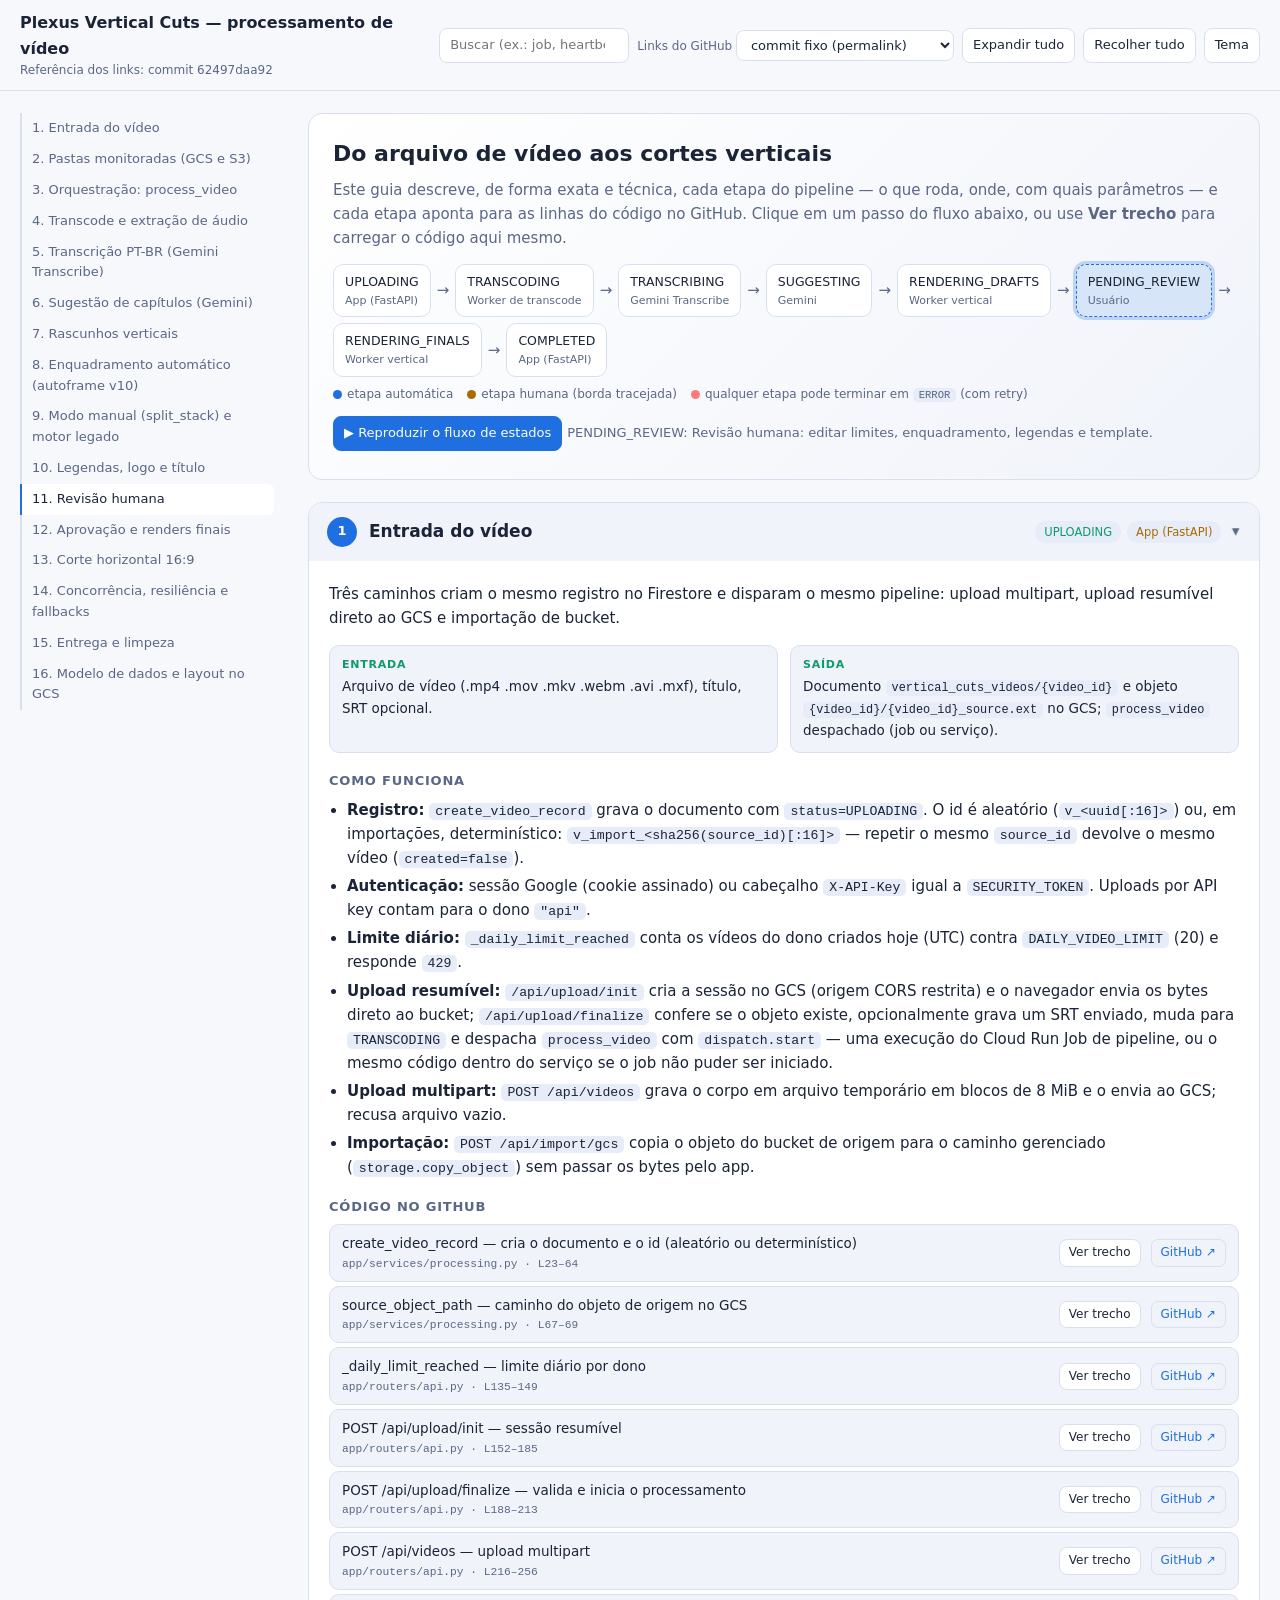
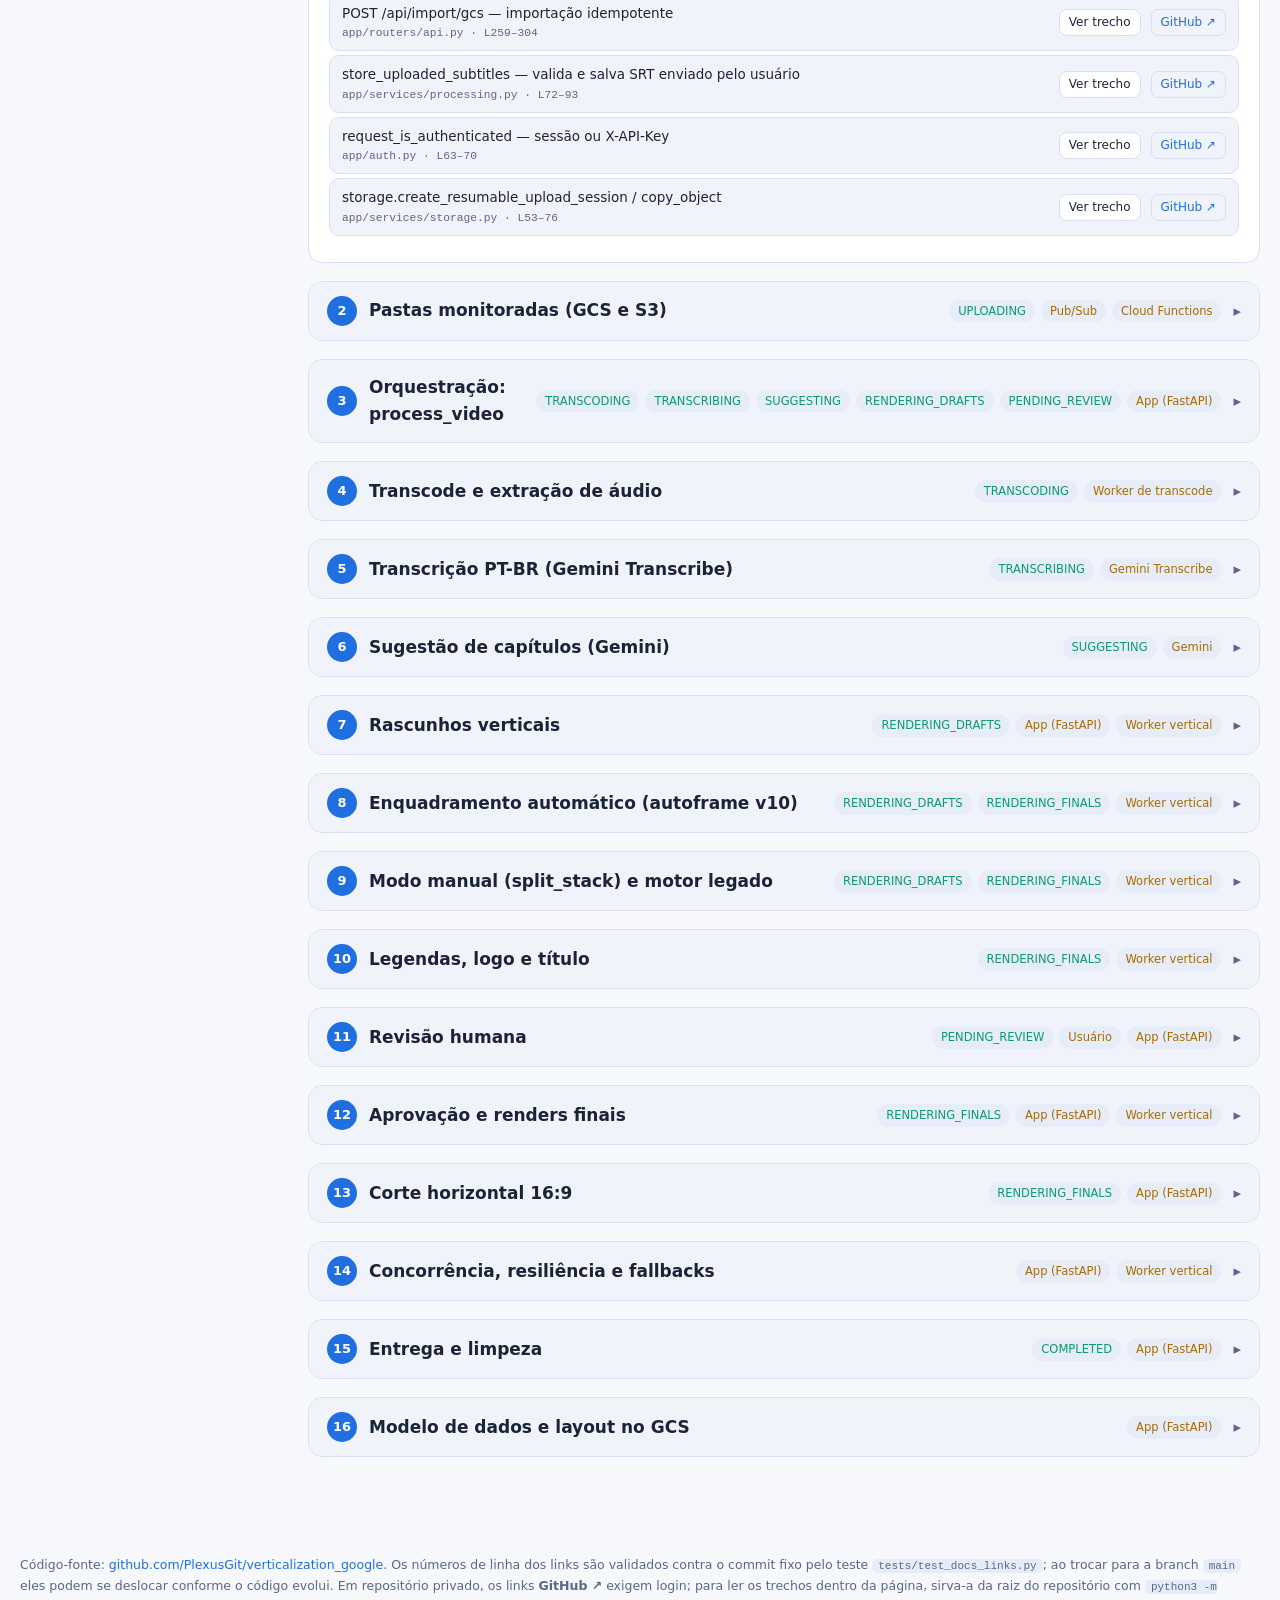
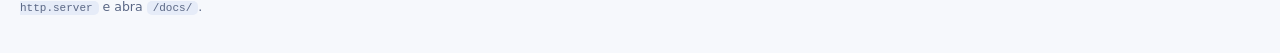
==== commit dbe4bf38: "8.1 Delete top-level renders/events subcollections with a video and block deleting running pipelines" ====
--- a/docs/index.html
+++ b/docs/index.html
@@ -118,7 +118,7 @@
 <script type="application/json" id="doc-data">
 {
   "repo": "https://github.com/PlexusGit/verticalization_google",
-  "commit": "9c29ef22f2c0590b99c32272471b49cfe717cbc1",
+  "commit": "62497daa9219390231dbc3ae3ceeea85d41a4134",
   "branch": "main",
   "states": [
     {"id": "UPLOADING", "label": "UPLOADING", "who": "app", "stage": "intake", "text": "Registro criado; aguardando o arquivo de origem."},
@@ -184,14 +184,14 @@
         "<b>Retomável:</b> o transcode só roda se <code>gcs_high_path</code> não existe no storage ou faltam <code>gcs_audio_chunks</code>; a transcrição só roda se <code>subtitle_text</code> está vazio. Um <code>retry</code> e a retomada automática de um vídeo interrompido reaproveitam o que já foi salvo (<code>resume=True</code>): capítulos, rascunhos concluídos e renders que o worker terminou.",
         "<b>Estados:</b> cada etapa chama <code>_stage</code> (atualiza <code>status</code> e <code>updated_at</code>). Qualquer exceção cai em <code>_set_error</code>, que grava <code>ERROR</code> + mensagem.",
         "<b>Observabilidade:</b> <code>events.record</code> escreve um log JSON estruturado e, em melhor esforço, um documento em <code>events/</code> do vídeo; falha de Firestore nunca interrompe a mídia.",
-        "<b>Rascunhos em série:</b> os capítulos são renderizados um a um; falhas são acumuladas e levantadas depois do laço (um capítulo ruim não impede os demais de renderizar, mas o vídeo termina em <code>ERROR</code>)."
+        "<b>Rascunhos e finais em paralelo:</b> os capítulos renderizam ao mesmo tempo, até <code>RENDER_PARALLELISM</code> (5) — o serviço de render abre uma instância por requisição. Falhas são acumuladas e levantadas depois do lote (um capítulo ruim não impede os demais, mas o vídeo termina em <code>ERROR</code>)."
       ],
       "refs": [
         {"label": "process_video — todo o pipeline de pré-processamento", "path": "app/services/processing.py", "start": 113, "end": 349, "symbol": "def _process_video"},
-        {"label": "_stage / _set_error — transições de estado e erro", "path": "app/services/processing.py", "start": 843, "end": 859, "symbol": "def _stage"},
+        {"label": "_stage / _set_error — transições de estado e erro", "path": "app/services/processing.py", "start": 885, "end": 901, "symbol": "def _stage"},
         {"label": "events.record — log estruturado + histórico durável", "path": "app/services/events.py", "start": 31, "end": 66, "symbol": "def record"},
-        {"label": "VideoStatus — estados possíveis", "path": "app/models.py", "start": 53, "end": 62, "symbol": "class VideoStatus"},
-        {"label": "POST /retry — retoma a partir de ERROR/UPLOADING", "path": "app/routers/api.py", "start": 1046, "end": 1058, "symbol": "async def retry_video"},
+        {"label": "VideoStatus — estados possíveis", "path": "app/models.py", "start": 64, "end": 73, "symbol": "class VideoStatus"},
+        {"label": "POST /retry — retoma a partir de ERROR/UPLOADING", "path": "app/routers/api.py", "start": 1058, "end": 1070, "symbol": "async def retry_video"},
         {"label": "_resume_if_stale — retomada automática ao abrir/listar o vídeo", "path": "app/routers/api.py", "start": 582, "end": 612, "symbol": "def _resume_if_stale"}
       ]
     },
@@ -304,11 +304,11 @@
       ],
       "refs": [
         {"label": "render_chapter — registro, payload, chamada ao worker e persistência", "path": "app/services/processing.py", "start": 468, "end": 780, "symbol": "def render_chapter"},
-        {"label": "montagem do payload enviado ao worker", "path": "app/services/processing.py", "start": 573, "end": 606, "symbol": "payload = {"},
+        {"label": "montagem do payload enviado ao worker", "path": "app/services/processing.py", "start": 573, "end": 619, "symbol": "payload = {"},
         {"label": "vertical_render.submit — HTTP com retry de rede", "path": "app/services/vertical_render.py", "start": 104, "end": 140, "symbol": "def submit"},
         {"label": "worker: vertical_render — auth, validação, download, motor, upload", "path": "vertical_render_function/main.py", "start": 264, "end": 358, "symbol": "def vertical_render"},
         {"label": "worker: validate_request — contrato do payload", "path": "vertical_render_function/renderer.py", "start": 116, "end": 183, "symbol": "def validate_request"},
-        {"label": "worker: seleção do motor e fallback determinístico", "path": "vertical_render_function/main.py", "start": 316, "end": 336, "symbol": "strategy_version = FOCAL_STRATEGY_VERSION"},
+        {"label": "worker: seleção do motor e fallback determinístico", "path": "vertical_render_function/main.py", "start": 344, "end": 367, "symbol": "strategy_version = FOCAL_STRATEGY_VERSION"},
         {"label": "loop de rascunhos dentro de process_video", "path": "app/services/processing.py", "start": 331, "end": 348, "symbol": "_stage(ref, VideoStatus.RENDERING_DRAFTS)"}
       ]
     },
@@ -348,7 +348,7 @@
           {"label": "campos de configuração no fingerprint", "path": "vertical_render_function/autoframe_v10/artifacts.py", "start": 21, "end": 34, "symbol": "_FINGERPRINT_FIELDS"},
           {"label": "dumps/loads do plano (gzip) e caminho do artefato", "path": "vertical_render_function/autoframe_v10/artifacts.py", "start": 74, "end": 88, "symbol": "def dumps_plan"},
           {"label": "worker: reuso ou análise + publicação do plano", "path": "vertical_render_function/main.py", "start": 198, "end": 261, "symbol": "expected_fp = artifacts.plan_fingerprint"},
-          {"label": "app: persistência dos artefatos devolvidos pelo worker", "path": "app/services/processing.py", "start": 636, "end": 673, "symbol": "result = _submit_or_adopt"}
+          {"label": "app: persistência dos artefatos devolvidos pelo worker", "path": "app/services/processing.py", "start": 650, "end": 690, "symbol": "result = _submit_or_adopt"}
         ]}
       ],
       "io": {"in": "Fonte <code>_high.mp4</code>, <code>trim_start/end</code>, dispositivo e encoder.", "out": "MP4 1080×1920 H.264/AAC + plano gzip no GCS."},
@@ -378,7 +378,7 @@
       "facts": [
         "<b>Legendas:</b> o app envia cada cue em tempo <i>absoluto</i> (<code>cue.start + chapter.start</code>); o worker as converte para ASS (<code>write_ass_captions</code>) subtraindo <code>trim_start</code> e descartando as fora do trecho. Estilo: fonte, tamanho, cor/contorno (<code>#RRGGBB</code> → <code>&amp;H00BBGGRR</code>), posição top/middle/bottom (alinhamento ASS 8/5/2, margem inferior 170) e queima via filtro <code>subtitles</code> (libass).",
         "<b>Logo:</b> <code>scale=W:H</code>, <code>format=rgba</code>, <code>colorchannelmixer=aa=opacidade</code> e <code>overlay=x:y</code>; as posições em porcentagem do template viram pixels do app (1080×1920). A imagem de entrada é de um quadro só — usar <code>-loop 1</code> travaria o ffmpeg.",
-        "<b>Título:</b> <code>drawtext</code> com <code>textfile</code> (quebras de linha reais). Em caixas de template, o worker mede o texto com PIL e a fonte real, quebra linhas, reduz a fonte até caber e centraliza o bloco na caixa.",
+        "<b>Título:</b> <code>drawtext</code> com <code>textfile</code> (quebras de linha reais). Em caixas de template, o worker mede o texto com PIL e a fonte real, quebra linhas, reduz a fonte até caber e centraliza o bloco na caixa. A <b>caixa de leitura</b> atrás do título é opcional por template (<code>box_color</code> / <code>box_opacity</code>, padrão 0 = sem caixa): com opacidade acima de 0 o worker liga <code>box=1</code>, <code>boxcolor</code> e <code>boxborderw</code> no <code>drawtext</code>.",
         "<b>Rascunhos não levam legendas nem template</b>; o editor as simula no navegador, sincronizadas com o tempo do vídeo, para não duplicar legenda queimada."
       ],
       "refs": [
@@ -386,7 +386,7 @@
         {"label": "build_overlay_filters — legendas, logo e títulos", "path": "vertical_render_function/renderer.py", "start": 432, "end": 513, "symbol": "def build_overlay_filters"},
         {"label": "_layout_title_box — quebra e ajuste do título", "path": "vertical_render_function/renderer.py", "start": 331, "end": 367, "symbol": "def _layout_title_box"},
         {"label": "app: cues absolutos e conversão de % para pixels", "path": "app/services/processing.py", "start": 520, "end": 572, "symbol": "chapter_start = float"},
-        {"label": "app: captions só nos finais", "path": "app/services/processing.py", "start": 595, "end": 597, "symbol": "\"captions\": captions if final else []"},
+        {"label": "app: captions só nos finais", "path": "app/services/processing.py", "start": 633, "end": 636, "symbol": "\"captions\": captions if final else []"},
         {"label": "UI: simulação de legendas no editor", "path": "app/templates/video_detail.html", "start": 99, "end": 100, "symbol": "function parseCues"}
       ]
     },
@@ -403,7 +403,7 @@
       "refs": [
         {"label": "GET /api/video/{id} — vídeo, capítulos e URLs assinadas", "path": "app/routers/api.py", "start": 631, "end": 658, "symbol": "async def video_detail"},
         {"label": "PUT /chapters/{id} — salva revisão e reagenda o rascunho", "path": "app/routers/api.py", "start": 686, "end": 740, "symbol": "async def update_chapter"},
-        {"label": "_can_render_draft — condição para renderizar", "path": "app/routers/api.py", "start": 743, "end": 754, "symbol": "def _can_render_draft"},
+        {"label": "_can_render_draft — condição para renderizar", "path": "app/routers/api.py", "start": 755, "end": 766, "symbol": "def _can_render_draft"},
         {"label": "POST /chapters — adicionar capítulo", "path": "app/routers/api.py", "start": 757, "end": 793, "symbol": "async def add_chapter"},
         {"label": "POST /chapters/{id}/render — novo preview", "path": "app/routers/api.py", "start": 853, "end": 907, "symbol": "async def queue_render"},
         {"label": "UI: load() e polling da página", "path": "app/templates/video_detail.html", "start": 59, "end": 59, "symbol": "async function load"},
@@ -448,7 +448,7 @@
       ],
       "refs": [
         {"label": "_render_horizontal_cut — ffmpeg do corte 16:9", "path": "app/services/processing.py", "start": 415, "end": 465, "symbol": "def _render_horizontal_cut"},
-        {"label": "integração após o final vertical (estado + erro isolado)", "path": "app/services/processing.py", "start": 692, "end": 714, "symbol": "_render_horizontal_cut(video, chapter"}
+        {"label": "integração após o final vertical (estado + erro isolado)", "path": "app/services/processing.py", "start": 722, "end": 745, "symbol": "_render_horizontal_cut(video, chapter"}
       ]
     },
     {
@@ -457,13 +457,13 @@
       "facts": [
         "<b>Render mais recente vence:</b> cada render tem um <code>render_id</code>. Ao terminar, o app relê o capítulo e só atualiza <code>draft/final_*</code> se o id ainda for o do capítulo; renders superados registram sua conclusão em <code>renders/</code> sem sobrescrever o que o usuário vê.",
         "<b>Falha de render:</b> grava <code>renders/{id}.error</code>; só o render mais recente marca o capítulo como <code>ERROR</code>. O erro sempre é relançado para o chamador.",
-        "<b>Retentativas de rede</b> no cliente do worker (2× com 10 s/30 s); <b>fallback de encoder</b> (NVENC → libx264) tanto no transcode quanto no v10; <b>fallback de enquadramento</b> (v10 → recorte central determinístico).",
+        "<b>Retentativas de rede:</b> o cliente só reenvia o pedido quando o worker <b>não</b> registrou o render (documento inexistente); se o worker já o tem, o app adota o resultado em vez de refazer minutos de CPU. O worker escreve <code>heartbeat_at</code> no documento do render a cada 45 s — um PROCESSING sem heartbeat há &gt;5 min é considerado perdido e reenviado. Rejeições de capacidade da plataforma (<code>429/503/500 … available instance</code>) esperam e tentam de novo por até <code>RENDER_QUEUE_WAIT_SECONDS</code>. Também: <b>fallback de encoder</b> (NVENC → libx264) tanto no transcode quanto no v10; <b>fallback de enquadramento</b> (v10 → recorte central determinístico). <b>fallback de encoder</b> (NVENC → libx264) tanto no transcode quanto no v10; <b>fallback de enquadramento</b> (v10 → recorte central determinístico).",
         "<b>Estado durável:</b> cada etapa persiste antes de avançar; <code>retry</code> e <code>retry-finals</code> retomam sem refazer o que já existe.",
         "<b>Nunca fica preso:</b> enquanto um lote roda, o app renova <code>heartbeat_at</code> a cada 30 s (<code>pipeline_lease</code>). Se a instância morrer (deploy, escala, crash), o heartbeat para; um vídeo em status de trabalho sem heartbeat há &gt;150 s é <i>stale</i>. Ao abrir ou listar o vídeo, o app o reivindica numa transação do Firestore (só um vence) e <b>retoma</b> o pipeline, no máximo 3 vezes seguidas — depois vira <code>ERROR</code> com mensagem clara.",
         "<b>Pipelines rodam em um Cloud Run Job:</b> um <i>background task</i> do serviço web morre quando o Cloud Run desliga a instância ociosa (~15 min sem requisições — mesmo com CPU sempre alocada), em um deploy ou na redução de escala; foi isso que interrompeu um vídeo quatro vezes seguidas. Por isso o pipeline de processamento e o lote de finais são despachados como execução do job <code>PIPELINE_JOB_NAME</code> (até 24 h, imune a deploy e a escala). Sem job configurado, ou se ele não puder ser iniciado, o mesmo código roda dentro do serviço e a heartbeat cobre a interrupção.",
         "<b>Vídeos simultâneos:</b> o worker de transcode aceita 1 pedido por instância; com 1 instância o segundo vídeo era abortado pelo Cloud Run (<code>500 … waiting too long for an available instance</code>). Em CPU o worker escala até 5 instâncias, e o app repete o pedido enquanto não houver instância livre (só para essa rejeição da plataforma, nunca para falhas do worker).",
         "<b>Retomada sem repetir trabalho:</b> capítulos já salvos não são sugeridos de novo, rascunhos/finais concluídos são mantidos e renders que o worker terminou (ou ainda executa) são <i>adotados</i> a partir do registro que ele grava em <code>videos/{id}/renders/{render_id}</code> (inclui o <code>result</code> completo). Só o que nunca foi despachado é renderizado. O botão <b>Tentar novamente</b> usa o mesmo caminho.",
-        "<b>Erro de gateway não derruba o render:</b> 502/503/504 ou conexão caída dizem pouco sobre o worker, que continua renderizando. O app aguarda o resultado registrado pelo worker (limitado pelos 3600 s do pedido) em vez de marcar o capítulo como <code>ERROR</code>; só falha se o worker nunca registrou o render ou registrou um erro.",
+        "<b>Erro de gateway não derruba o render:</b> 502/503/504 ou conexão caída dizem pouco sobre o worker, que continua renderizando. O app <b>adota</b> o resultado registrado pelo worker em vez de reenviar cegamente — só reenvia quando o documento do render mostra que o trabalho foi perdido (nunca registrado, erro gravado ou heartbeat parado), e só marca o capítulo como <code>ERROR</code> após 3 rodadas sem resultado.",
         "<b>Botões não repetíveis:</b> a interface desabilita ações assíncronas (render, salvar, adicionar) até a resposta — a trava do servidor (<code>approved_at</code>) é a segunda linha de defesa.",
         "<b>Segurança:</b> workers com <code>X-API-Key</code> e comparação em tempo constante, falha fechada sem segredo; caminhos de GCS validados (sem <code>..</code>, <code>gs://</code> ou <code>/</code>); ffmpeg sempre por lista de argumentos, nunca shell."
       ],
@@ -477,14 +477,16 @@
         {"label": "lease: claim_resume — reivindicação atômica (transação)", "path": "app/services/lease.py", "start": 134, "end": 154, "symbol": "def claim_resume"},
         {"label": "api: _resume_if_stale — retoma ao abrir/listar o vídeo", "path": "app/routers/api.py", "start": 582, "end": 611, "symbol": "def _resume_if_stale"},
         {"label": "app: _render_or_adopt — mantém, adota ou despacha", "path": "app/services/processing.py", "start": 359, "end": 386, "symbol": "def _render_or_adopt"},
-        {"label": "app: _submit_or_adopt — erro de gateway adota o resultado do worker", "path": "app/services/processing.py", "start": 389, "end": 412, "symbol": "def _submit_or_adopt"},
-        {"label": "app: await_result — espera o resultado registrado pelo worker", "path": "app/services/vertical_render.py", "start": 67, "end": 101, "symbol": "def await_result"},
-        {"label": "guarda do render mais recente (sucesso)", "path": "app/services/processing.py", "start": 671, "end": 691, "symbol": "fresh = chapter_ref.get().to_dict()"},
-        {"label": "tratamento de falha e relançamento", "path": "app/services/processing.py", "start": 712, "end": 751, "symbol": "except Exception as exc"},
+        {"label": "app: _submit_or_adopt — adota o resultado ou reenvia se perdido", "path": "app/services/processing.py", "start": 411, "end": 435, "symbol": "def _submit_or_adopt"},
+        {"label": "app: _run_render_batch — capítulos renderizados em paralelo", "path": "app/services/processing.py", "start": 389, "end": 409, "symbol": "def _run_render_batch"},
+        {"label": "worker: _heartbeat_loop — ping no documento do render", "path": "vertical_render_function/main.py", "start": 111, "end": 130, "symbol": "def _heartbeat_loop"},
+        {"label": "app: await_result — espera o resultado e detecta render perdido", "path": "app/services/vertical_render.py", "start": 86, "end": 126, "symbol": "def await_result"},
+        {"label": "guarda do render mais recente (sucesso)", "path": "app/services/processing.py", "start": 701, "end": 721, "symbol": "fresh = chapter_ref.get().to_dict()"},
+        {"label": "tratamento de falha e relançamento", "path": "app/services/processing.py", "start": 726, "end": 770, "symbol": "except Exception as exc"},
         {"label": "fallback NVENC → libx264 no transcode", "path": "transcode_function/processor.py", "start": 519, "end": 532, "symbol": "encoder_used"},
         {"label": "fallback de encoder no v10", "path": "vertical_render_function/autoframe_v10/render.py", "start": 224, "end": 247, "symbol": "attempts = "},
-        {"label": "fallback v10 → recorte central determinístico", "path": "vertical_render_function/main.py", "start": 331, "end": 336, "symbol": "recorte central determin"},
-        {"label": "autenticação dos workers (falha fechada)", "path": "vertical_render_function/main.py", "start": 107, "end": 110, "symbol": "def _authorized"}
+        {"label": "fallback v10 → recorte central determinístico", "path": "vertical_render_function/main.py", "start": 357, "end": 364, "symbol": "recorte central determin"},
+        {"label": "autenticação dos workers (falha fechada)", "path": "vertical_render_function/main.py", "start": 133, "end": 136, "symbol": "def _authorized"}
       ]
     },
     {
@@ -496,9 +498,9 @@
         "<b>Exclusão:</b> <code>DELETE /api/video/{id}</code> remove renders, capítulos e todo o prefixo <code>{video_id}/</code> do bucket."
       ],
       "refs": [
-        {"label": "download — redireciona para URL assinada", "path": "app/routers/api.py", "start": 1001, "end": 1011, "symbol": "async def download_render"},
+        {"label": "download — redireciona para URL assinada", "path": "app/routers/api.py", "start": 1013, "end": 1023, "symbol": "async def download_render"},
         {"label": "signed_url — URL V4 (chave local ou IAM)", "path": "app/services/storage.py", "start": 79, "end": 100, "symbol": "def signed_url"},
-        {"label": "DELETE vídeo — Firestore + storage", "path": "app/routers/api.py", "start": 1098, "end": 1111, "symbol": "async def delete_video"},
+        {"label": "DELETE vídeo — Firestore + storage", "path": "app/routers/api.py", "start": 1118, "end": 1141, "symbol": "async def delete_video"},
         {"label": "delete_prefix", "path": "app/services/storage.py", "start": 103, "end": 107, "symbol": "def delete_prefix"}
       ]
     },
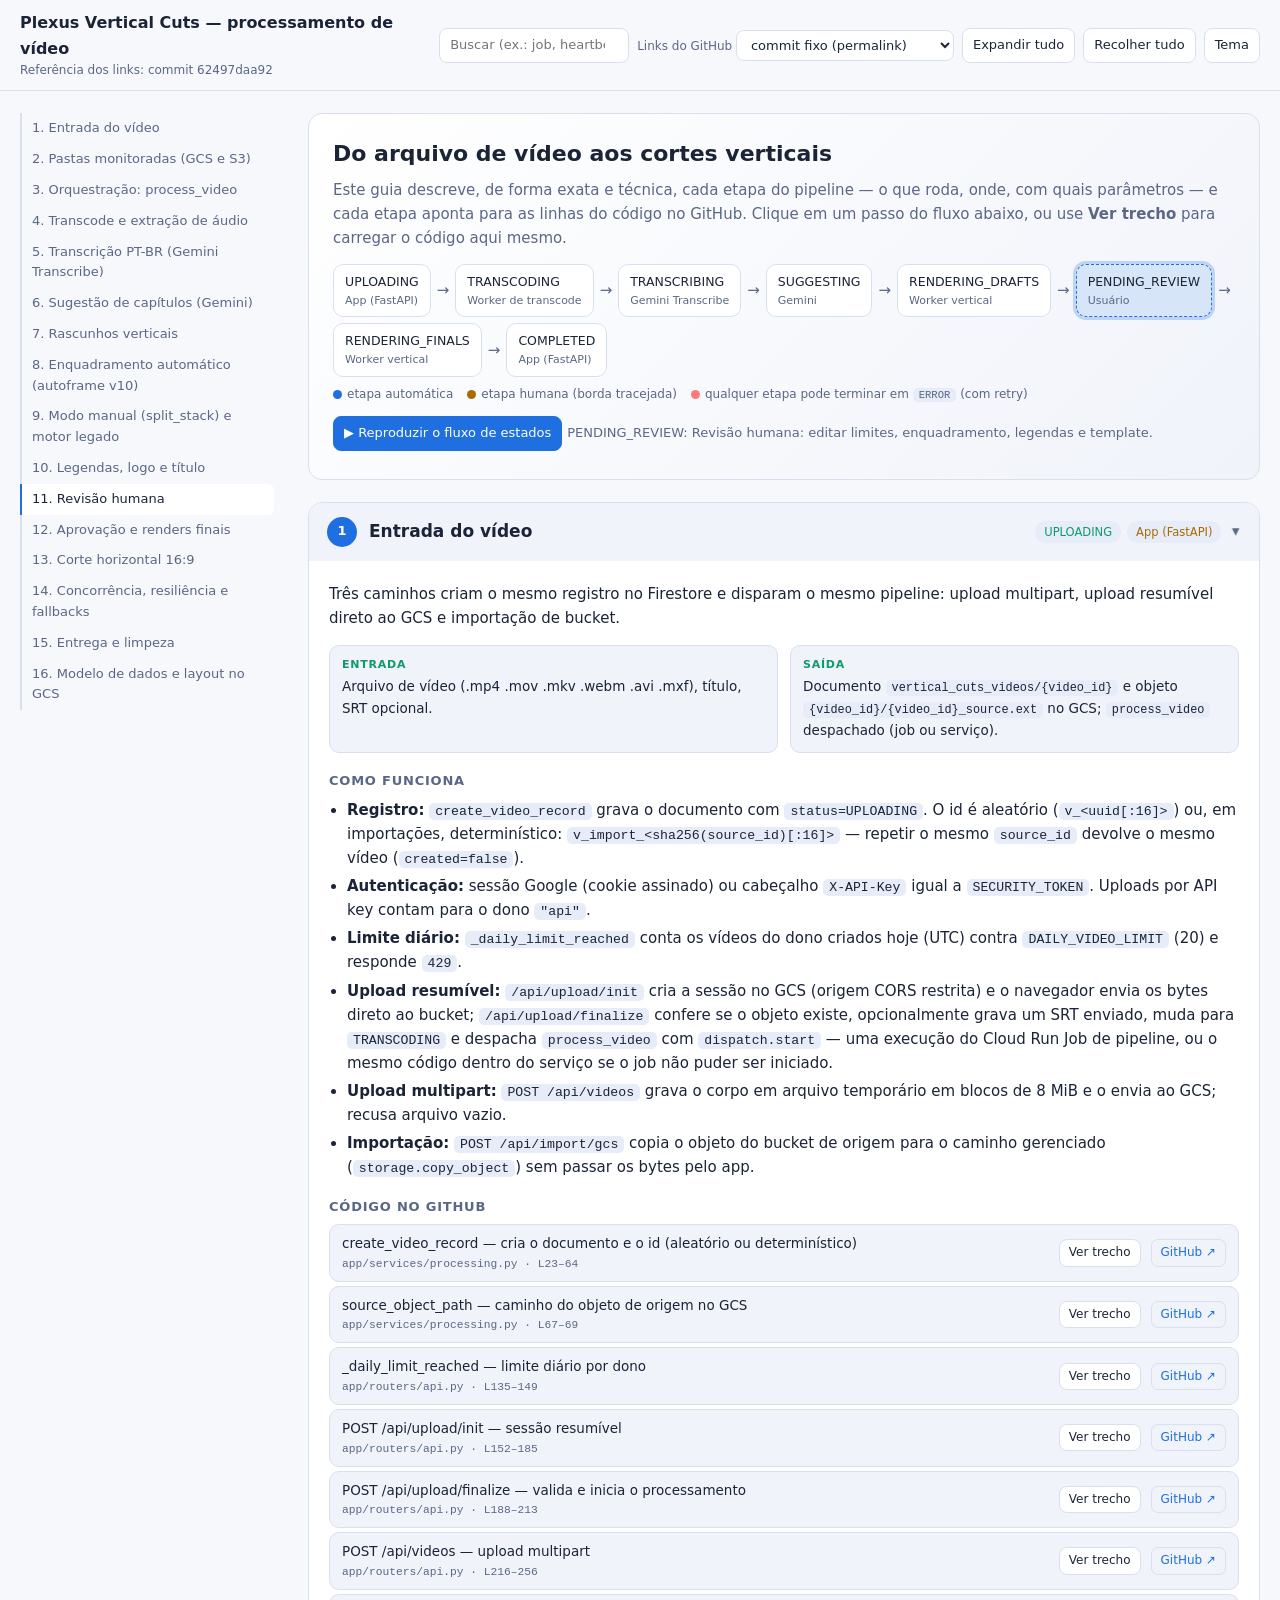
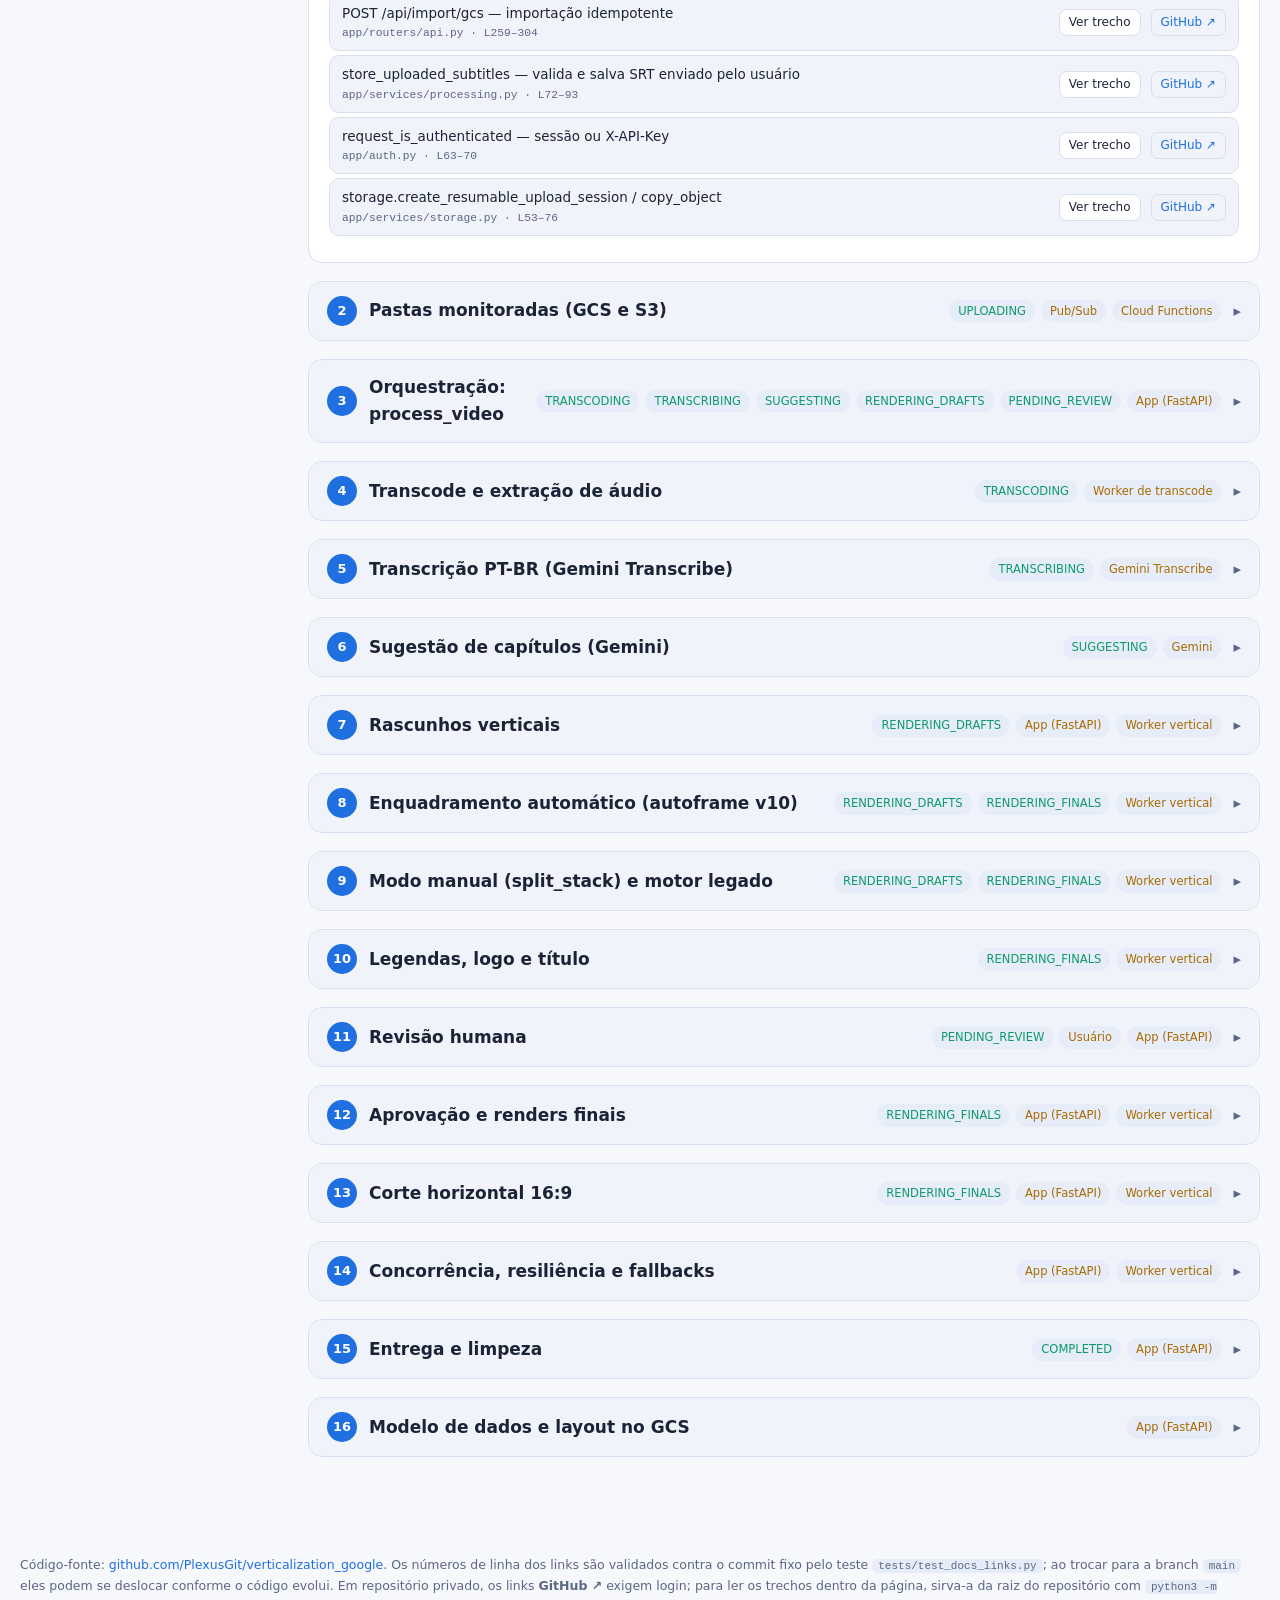
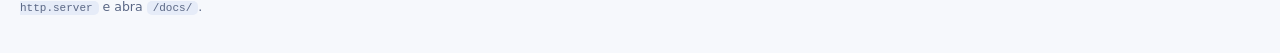
==== commit 9ac4c707: "10. Generate the 16:9 horizontal cut in the render worker from the already-downloaded source" ====
--- a/docs/index.html
+++ b/docs/index.html
@@ -188,7 +188,7 @@
       ],
       "refs": [
         {"label": "process_video — todo o pipeline de pré-processamento", "path": "app/services/processing.py", "start": 113, "end": 349, "symbol": "def _process_video"},
-        {"label": "_stage / _set_error — transições de estado e erro", "path": "app/services/processing.py", "start": 885, "end": 901, "symbol": "def _stage"},
+        {"label": "_stage / _set_error — transições de estado e erro", "path": "app/services/processing.py", "start": 904, "end": 920, "symbol": "def _stage"},
         {"label": "events.record — log estruturado + histórico durável", "path": "app/services/events.py", "start": 31, "end": 66, "symbol": "def record"},
         {"label": "VideoStatus — estados possíveis", "path": "app/models.py", "start": 64, "end": 73, "symbol": "class VideoStatus"},
         {"label": "POST /retry — retoma a partir de ERROR/UPLOADING", "path": "app/routers/api.py", "start": 1058, "end": 1070, "symbol": "async def retry_video"},
@@ -304,7 +304,7 @@
       ],
       "refs": [
         {"label": "render_chapter — registro, payload, chamada ao worker e persistência", "path": "app/services/processing.py", "start": 468, "end": 780, "symbol": "def render_chapter"},
-        {"label": "montagem do payload enviado ao worker", "path": "app/services/processing.py", "start": 573, "end": 619, "symbol": "payload = {"},
+        {"label": "montagem do payload enviado ao worker", "path": "app/services/processing.py", "start": 589, "end": 635, "symbol": "payload = {"},
         {"label": "vertical_render.submit — HTTP com retry de rede", "path": "app/services/vertical_render.py", "start": 104, "end": 140, "symbol": "def submit"},
         {"label": "worker: vertical_render — auth, validação, download, motor, upload", "path": "vertical_render_function/main.py", "start": 264, "end": 358, "symbol": "def vertical_render"},
         {"label": "worker: validate_request — contrato do payload", "path": "vertical_render_function/renderer.py", "start": 116, "end": 183, "symbol": "def validate_request"},
@@ -348,7 +348,7 @@
           {"label": "campos de configuração no fingerprint", "path": "vertical_render_function/autoframe_v10/artifacts.py", "start": 21, "end": 34, "symbol": "_FINGERPRINT_FIELDS"},
           {"label": "dumps/loads do plano (gzip) e caminho do artefato", "path": "vertical_render_function/autoframe_v10/artifacts.py", "start": 74, "end": 88, "symbol": "def dumps_plan"},
           {"label": "worker: reuso ou análise + publicação do plano", "path": "vertical_render_function/main.py", "start": 198, "end": 261, "symbol": "expected_fp = artifacts.plan_fingerprint"},
-          {"label": "app: persistência dos artefatos devolvidos pelo worker", "path": "app/services/processing.py", "start": 650, "end": 690, "symbol": "result = _submit_or_adopt"}
+          {"label": "app: persistência dos artefatos devolvidos pelo worker", "path": "app/services/processing.py", "start": 669, "end": 709, "symbol": "result = _submit_or_adopt"}
         ]}
       ],
       "io": {"in": "Fonte <code>_high.mp4</code>, <code>trim_start/end</code>, dispositivo e encoder.", "out": "MP4 1080×1920 H.264/AAC + plano gzip no GCS."},
@@ -386,7 +386,7 @@
         {"label": "build_overlay_filters — legendas, logo e títulos", "path": "vertical_render_function/renderer.py", "start": 432, "end": 513, "symbol": "def build_overlay_filters"},
         {"label": "_layout_title_box — quebra e ajuste do título", "path": "vertical_render_function/renderer.py", "start": 331, "end": 367, "symbol": "def _layout_title_box"},
         {"label": "app: cues absolutos e conversão de % para pixels", "path": "app/services/processing.py", "start": 520, "end": 572, "symbol": "chapter_start = float"},
-        {"label": "app: captions só nos finais", "path": "app/services/processing.py", "start": 633, "end": 636, "symbol": "\"captions\": captions if final else []"},
+        {"label": "app: captions só nos finais", "path": "app/services/processing.py", "start": 649, "end": 652, "symbol": "\"captions\": captions if final else []"},
         {"label": "UI: simulação de legendas no editor", "path": "app/templates/video_detail.html", "start": 99, "end": 100, "symbol": "function parseCues"}
       ]
     },
@@ -428,27 +428,32 @@
         {"label": "_approval_block_reason — pré-condições", "path": "app/routers/api.py", "start": 65, "end": 75, "symbol": "def _approval_block_reason"},
         {"label": "_template_branding — macros e geometria", "path": "app/routers/api.py", "start": 78, "end": 107, "symbol": "def _template_branding"},
         {"label": "_resolve_template_choice — explícito, none ou padrão", "path": "app/routers/api.py", "start": 366, "end": 375, "symbol": "def _resolve_template_choice"},
-        {"label": "render_final_chapters — lote de finais", "path": "app/services/processing.py", "start": 790, "end": 836, "symbol": "def _render_final_chapters"},
+        {"label": "render_final_chapters — lote de finais", "path": "app/services/processing.py", "start": 809, "end": 855, "symbol": "def _render_final_chapters"},
         {"label": "POST /retry-finals — refaz só os finais com falha", "path": "app/routers/api.py", "start": 1065, "end": 1095, "symbol": "async def retry_final_renders"}
       ]
     },
     {
-      "id": "horizontal", "title": "Corte horizontal 16:9", "status": ["RENDERING_FINALS"], "who": ["app"],
-      "summary": "Depois de cada final vertical bem-sucedido, o app gera um corte horizontal 1920×1080 com os mesmos instantes de início e fim.",
+      "id": "horizontal", "title": "Corte horizontal 16:9", "status": ["RENDERING_FINALS"], "who": ["app", "render"],
+      "summary": "Junto de cada final vertical, o <b>worker de render</b> gera um corte horizontal 1920×1080 com os mesmos instantes de início e fim, reaproveitando a fonte que já baixou para o vertical (nenhum download extra e nada de ffmpeg no container do app).",
       "params": [
-        ["Fonte", "<code>gcs_high_path</code> (ou, na falta, <code>gcs_source_path</code>) baixado para um diretório temporário"],
-        ["Corte", "<code>-ss start -to end</code> com <b>re-encode</b> (<code>-c copy</code> pararia em GOPs e perderia precisão de quadro)"],
+        ["Fonte", "o mesmo <code>_high.mp4</code> já baixado pelo worker para o render vertical (a requisição leva <code>horizontal_output_gcs_path</code>, só nos finais)"],
+        ["Corte", "<code>-ss start -t duração</code> com <b>re-encode</b> (<code>-c copy</code> pararia em GOPs e perderia precisão de quadro)"],
         ["Filtro", "<code>scale=1920:1080:force_original_aspect_ratio=decrease,pad=…,setsar=1</code> — saída sempre 1920×1080"],
         ["Codec", "<code>libx264 -preset veryfast -crf 20</code>, AAC 160 kb/s, <code>+faststart</code>"],
         ["Destino", "<code>{video}/chapters/{chapter}/horizontal_{render_id}.mp4</code>"]
       ],
       "facts": [
         "Roda <b>dentro do guarda do render mais recente</b>: finais superados não geram cortes obsoletos.",
-        "Uma falha aqui <b>não invalida</b> o final vertical: grava <code>horizontal_status=ERROR</code> e <code>horizontal_error</code>."
-      ],
-      "refs": [
-        {"label": "_render_horizontal_cut — ffmpeg do corte 16:9", "path": "app/services/processing.py", "start": 415, "end": 465, "symbol": "def _render_horizontal_cut"},
-        {"label": "integração após o final vertical (estado + erro isolado)", "path": "app/services/processing.py", "start": 722, "end": 745, "symbol": "_render_horizontal_cut(video, chapter"}
+        "Uma falha aqui <b>não invalida</b> o final vertical: o worker responde <code>horizontal_error</code> e o app grava <code>horizontal_status=ERROR</code> e <code>horizontal_error</code>; o vertical continua <code>COMPLETED</code>.",
+        "<b>Compatibilidade:</b> se o resultado do worker não traz nenhum dos dois campos (worker antigo, ou render adotado de uma versão anterior), o app ainda gera o corte localmente com <code>_render_horizontal_cut</code>.",
+        "<b>Por quê no worker:</b> o container do app/job tem 2 vCPU e 4 GiB, e o <code>/tmp</code> conta como memória; baixar o <code>_high.mp4</code> inteiro por capítulo, com até 5 capítulos ao mesmo tempo, podia estourar a memória em vídeos longos. O worker tem 8 GiB e 4 vCPU, atende uma requisição por instância e já tem a fonte em disco."
+      ],
+      "refs": [
+        {"label": "worker: _render_horizontal_cut — corte 16:9 isolado, mesma fonte", "path": "vertical_render_function/main.py", "start": 134, "end": 146, "symbol": "def _render_horizontal_cut"},
+        {"label": "worker: render_horizontal — ffmpeg do corte 16:9", "path": "vertical_render_function/renderer.py", "start": 598, "end": 606, "symbol": "def render_horizontal"},
+        {"label": "app: _horizontal_cut_path — usa o resultado do worker ou o corte local", "path": "app/services/processing.py", "start": 442, "end": 455, "symbol": "def _horizontal_cut_path"},
+        {"label": "fallback local: _render_horizontal_cut — ffmpeg do corte 16:9", "path": "app/services/processing.py", "start": 458, "end": 508, "symbol": "def _render_horizontal_cut"},
+        {"label": "integração após o final vertical (estado + erro isolado)", "path": "app/services/processing.py", "start": 752, "end": 775, "symbol": "_horizontal_cut_path(result, video, chapter"}
       ]
     },
     {
@@ -481,12 +486,12 @@
         {"label": "app: _run_render_batch — capítulos renderizados em paralelo", "path": "app/services/processing.py", "start": 389, "end": 409, "symbol": "def _run_render_batch"},
         {"label": "worker: _heartbeat_loop — ping no documento do render", "path": "vertical_render_function/main.py", "start": 111, "end": 130, "symbol": "def _heartbeat_loop"},
         {"label": "app: await_result — espera o resultado e detecta render perdido", "path": "app/services/vertical_render.py", "start": 86, "end": 126, "symbol": "def await_result"},
-        {"label": "guarda do render mais recente (sucesso)", "path": "app/services/processing.py", "start": 701, "end": 721, "symbol": "fresh = chapter_ref.get().to_dict()"},
-        {"label": "tratamento de falha e relançamento", "path": "app/services/processing.py", "start": 726, "end": 770, "symbol": "except Exception as exc"},
+        {"label": "guarda do render mais recente (sucesso)", "path": "app/services/processing.py", "start": 720, "end": 740, "symbol": "fresh = chapter_ref.get().to_dict()"},
+        {"label": "tratamento de falha e relançamento", "path": "app/services/processing.py", "start": 745, "end": 789, "symbol": "except Exception as exc"},
         {"label": "fallback NVENC → libx264 no transcode", "path": "transcode_function/processor.py", "start": 519, "end": 532, "symbol": "encoder_used"},
         {"label": "fallback de encoder no v10", "path": "vertical_render_function/autoframe_v10/render.py", "start": 224, "end": 247, "symbol": "attempts = "},
-        {"label": "fallback v10 → recorte central determinístico", "path": "vertical_render_function/main.py", "start": 357, "end": 364, "symbol": "recorte central determin"},
-        {"label": "autenticação dos workers (falha fechada)", "path": "vertical_render_function/main.py", "start": 133, "end": 136, "symbol": "def _authorized"}
+        {"label": "fallback v10 → recorte central determinístico", "path": "vertical_render_function/main.py", "start": 373, "end": 380, "symbol": "recorte central determin"},
+        {"label": "autenticação dos workers (falha fechada)", "path": "vertical_render_function/main.py", "start": 149, "end": 152, "symbol": "def _authorized"}
       ]
     },
     {
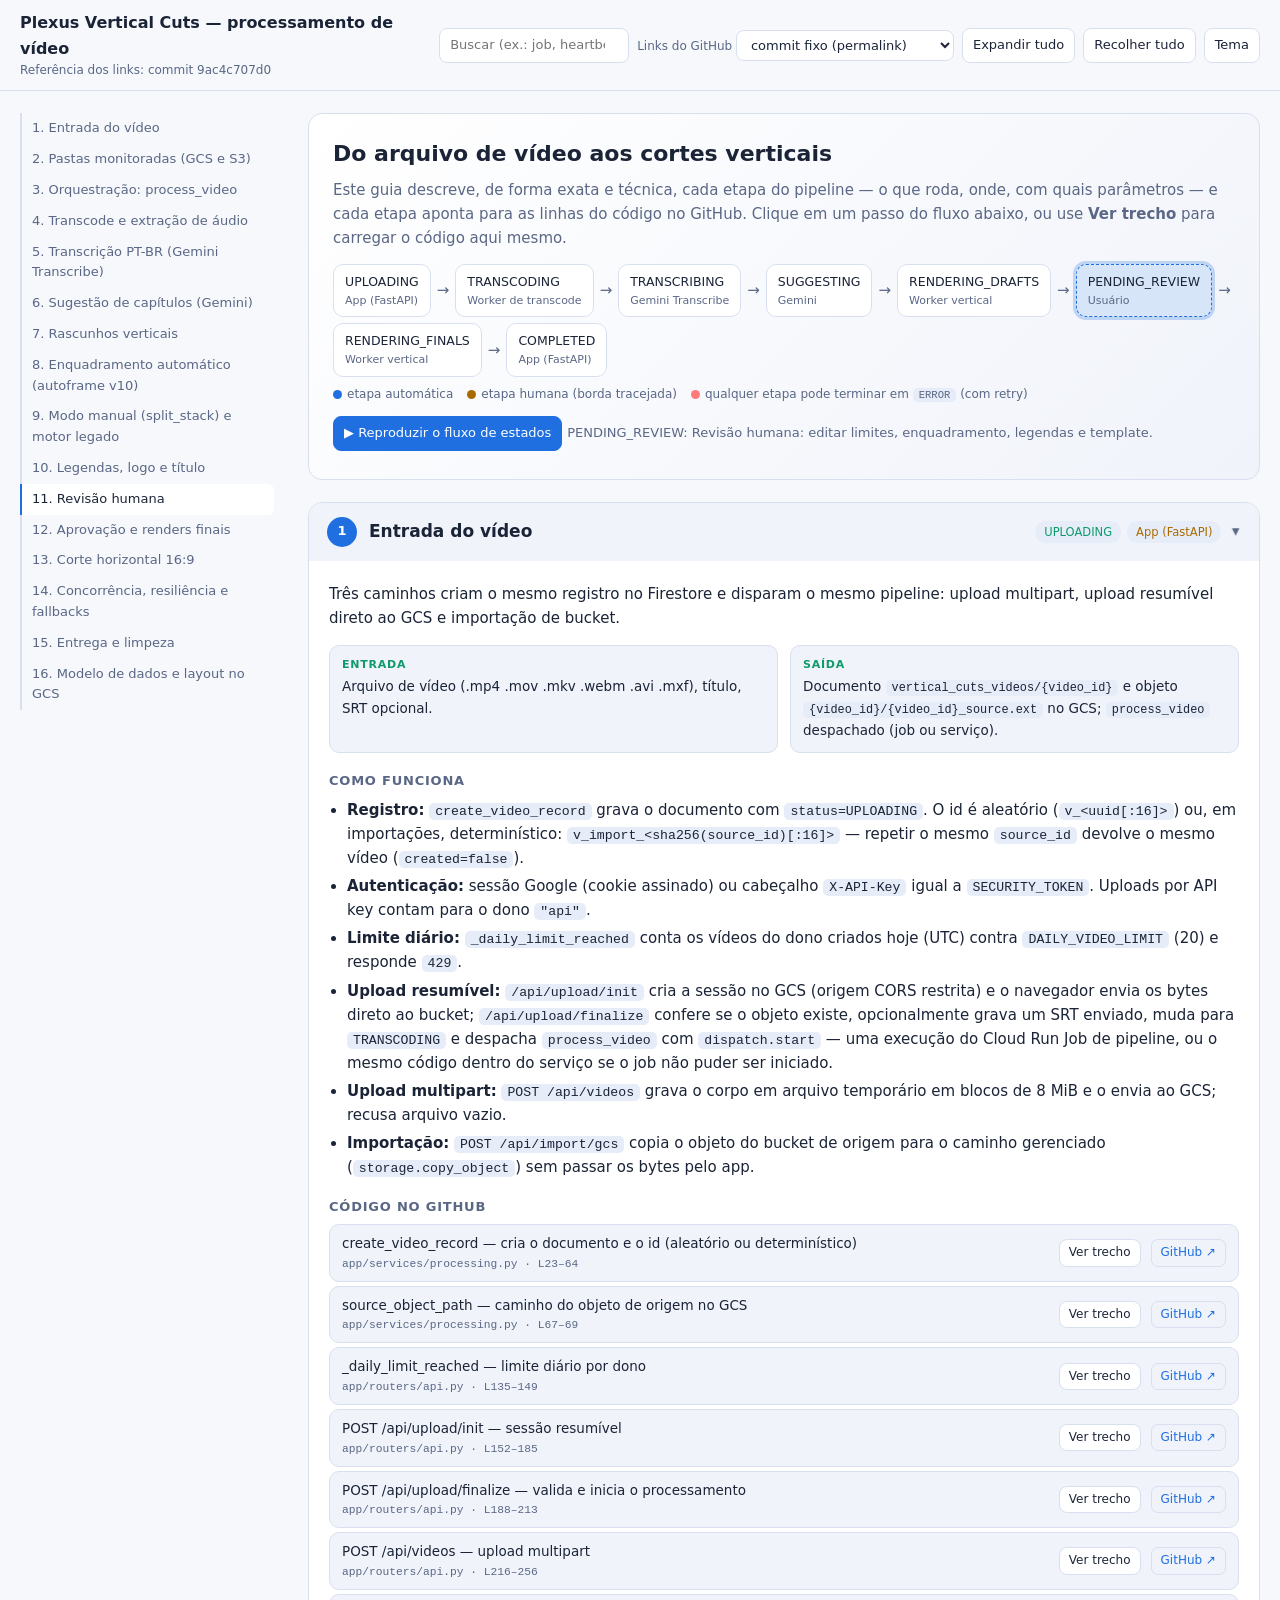
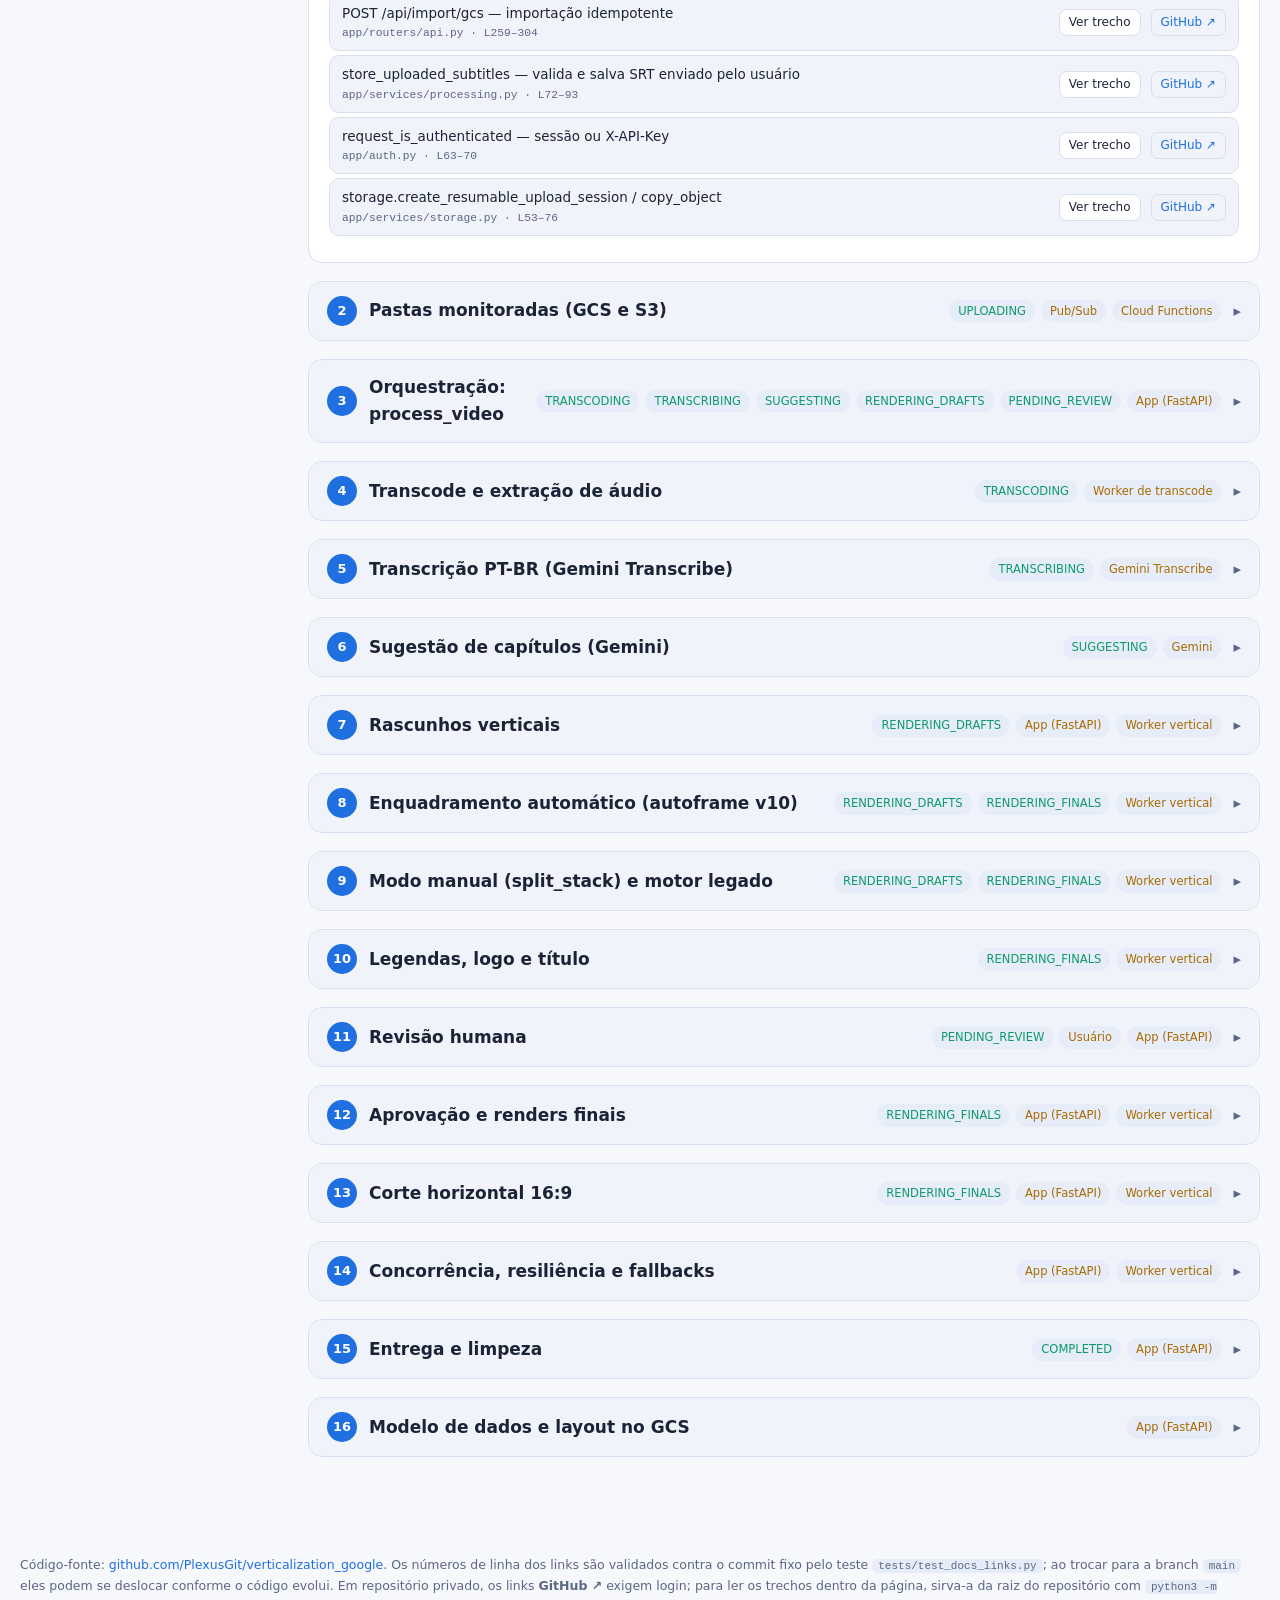
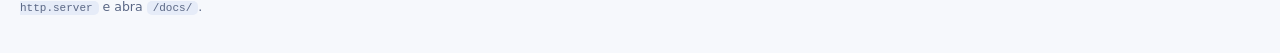
==== commit 9a1f2d43: "Add v12 (YuNet) autoframe engine for CPU renders and drop ultralytics from the CPU image" ====
--- a/docs/index.html
+++ b/docs/index.html
@@ -118,7 +118,7 @@
 <script type="application/json" id="doc-data">
 {
   "repo": "https://github.com/PlexusGit/verticalization_google",
-  "commit": "62497daa9219390231dbc3ae3ceeea85d41a4134",
+  "commit": "9ac4c707d0b47c6b8580cefe056857ea41c000cc",
   "branch": "main",
   "states": [
     {"id": "UPLOADING", "label": "UPLOADING", "who": "app", "stage": "intake", "text": "Registro criado; aguardando o arquivo de origem."},
@@ -296,10 +296,10 @@
       "io": {"in": "Capítulo + <code>RenderRequest</code> (padrão: <code>center_crop</code>).", "out": "<code>{video}/chapters/{chapter}/draft_xxxxxxxxxx.mp4</code> (1080×1920) e o plano de câmera v10 persistido."},
       "facts": [
         "<b>Registro do render:</b> <code>render_chapter</code> cria <code>renders/{render_id}</code> (<code>QUEUED</code>) e marca <code>draft_status=PROCESSING</code> no capítulo. O <code>render_id</code> (<code>draft_</code>/<code>final_</code> + 10 hex) é a chave de concorrência.",
-        "<b>Payload:</b> origem (<code>gcs_high_path</code>), <code>trim_start/end</code>, <code>video_resolution</code>, <code>mode</code>, keyframes manuais, <code>camera_plan_gcs_path/fingerprint</code> (só se <code>focal_strategy_version</code> == 10), estilo de legenda, logo e títulos. Em rascunhos, <code>captions=[]</code>.",
+        "<b>Payload:</b> origem (<code>gcs_high_path</code>), <code>trim_start/end</code>, <code>video_resolution</code>, <code>mode</code>, keyframes manuais, <code>camera_plan_gcs_path/fingerprint</code> (só se <code>focal_strategy_version</code> for 10 ou 12), estilo de legenda, logo e títulos. Em rascunhos, <code>captions=[]</code>.",
         "<b>Cliente HTTP:</b> <code>vertical_render.submit</code> (timeout 3600 s) reexecuta até 2 vezes, com 10 s e 30 s de espera, só em erro de rede transitório; cada chamada traz um <code>render_id</code> único, então a retentativa não duplica saída.",
         "<b>Worker:</b> valida o payload (<code>validate_request</code>: caminhos seguros, duração ≤ 6 h, ≤ 20 títulos), grava <code>PROCESSING</code> em <code>renders/</code> e no capítulo, baixa origem/logo para um diretório temporário e escolhe o motor.",
-        "<b>Escolha do motor:</b> <code>center_crop</code> com <code>AUTOFRAME_ENGINE=v10</code> → autoframe v10; qualquer outro caso (inclui <code>split_stack</code>) → renderer legado. Se o v10 lançar exceção, cai para um <b>recorte central determinístico</b> — nunca para o detector legado.",
+        "<b>Escolha do motor:</b> <code>center_crop</code> com <code>AUTOFRAME_ENGINE=v12</code> (YuNet, imagem CPU) ou <code>v10</code> (YOLO, imagem GPU) → autoframe, com a mesma pipeline e o motor escolhido por <code>Config.for_engine</code>; qualquer outro caso (inclui <code>split_stack</code>) → renderer legado. Se o v10 lançar exceção, cai para um <b>recorte central determinístico</b> — nunca para o detector legado.",
         "<b>Após o render:</b> o worker sobe o MP4 e responde com o caminho de saída e os artefatos de enquadramento; o app grava <code>renders/{id}</code> como <code>COMPLETED</code> e, se este for o render mais recente, atualiza o capítulo (veja <i>Concorrência</i>)."
       ],
       "refs": [
@@ -320,11 +320,11 @@
           {"label": "analyze — orquestra o passe 1", "path": "vertical_render_function/autoframe_v10/analyze.py", "start": 266, "end": 386, "symbol": "def analyze"},
           {"label": "detect_scenes", "path": "vertical_render_function/autoframe_v10/analyze.py", "start": 37, "end": 50, "symbol": "def detect_scenes"},
           {"label": "extract_audio / audio_vad", "path": "vertical_render_function/autoframe_v10/analyze.py", "start": 54, "end": 93, "symbol": "def extract_audio"},
-          {"label": "detect_faces (YOLO em lotes)", "path": "vertical_render_function/autoframe_v10/analyze.py", "start": 97, "end": 128, "symbol": "def detect_faces"},
-          {"label": "track_scene — tracking por IoU", "path": "vertical_render_function/autoframe_v10/analyze.py", "start": 131, "end": 157, "symbol": "def track_scene"},
+          {"label": "detect_faces (YOLO em lotes ou YuNet com stride)", "path": "vertical_render_function/autoframe_v10/analyze.py", "start": 97, "end": 128, "symbol": "def detect_faces"},
+          {"label": "track_scene — tracking por IoU", "path": "vertical_render_function/autoframe_v10/analyze.py", "start": 173, "end": 199, "symbol": "def track_scene"},
           {"label": "LRASD.score — logits por quadro", "path": "vertical_render_function/autoframe_v10/analyze.py", "start": 161, "end": 211, "symbol": "class LRASD"},
-          {"label": "MouthScorer — fallback visual", "path": "vertical_render_function/autoframe_v10/analyze.py", "start": 227, "end": 262, "symbol": "class MouthScorer"},
-          {"label": "fusão ASD + visual + VAD", "path": "vertical_render_function/autoframe_v10/analyze.py", "start": 359, "end": 372, "symbol": "speak = w * prob"},
+          {"label": "MouthScorer — fallback visual", "path": "vertical_render_function/autoframe_v10/analyze.py", "start": 276, "end": 311, "symbol": "class MouthScorer"},
+          {"label": "fusão ASD + visual + VAD", "path": "vertical_render_function/autoframe_v10/analyze.py", "start": 408, "end": 421, "symbol": "speak = w * prob"},
           {"label": "carregamento (cache) dos modelos", "path": "vertical_render_function/autoframe_v10/models.py", "start": 22, "end": 62, "symbol": "def face_detector"}
         ]},
         {"id": "plan", "title": "2 · Planejar", "html": "<ul><li><b>Alvo por quadro (histerese):</b> em cada cena, o alvo é quem fala (<code>fala ≥ 0,5</code>); sem ninguém falando, vale o maior rosto. Trocar de alvo exige que o outro tenha pontuação &gt; atual + 0,15, por <code>0,4 s</code> contínuos, e que o plano atual tenha pelo menos <code>1,5 s</code>. Trechos &lt; 0,3 s são absorvidos pelo anterior (anti-flicker).</li><li><b>Zoom fixo por segmento:</b> <code>altura_crop = clip(altura_rosto × 3,2; 0,55·H; H)</code>, <code>largura = altura × 9/16</code> (limitada à largura da fonte).</li><li><b>Posição por segmento:</b> <code>static</code> (dispersão &lt; 1,2 % da largura ou &lt; 0,5 s), <code>pan</code> (deriva &gt; 2σ com σ &lt; 6 % da largura: rampa linear) ou <code>track</code> (zona morta de 2 % da largura + filtro gaussiano σ = 0,35 s). Verticalmente o centro do rosto fica a <code>0,42</code> da altura do crop (headroom).</li><li><b>Transições:</b> entre segmentos da mesma cena, se o centro move ≤ 20 % da diagonal normalizada <i>e</i> os dois rostos coexistiram, faz <code>pan</code> de 0,45 s com easing cosseno (interpolando também o tamanho); senão, <code>cut</code>.</li><li><b>Sem rosto:</b> modo <code>center</code> — crop central 9:16 (existe o modo <code>blur</code>, não usado por padrão). O layout <code>split</code> existe no planejador, mas <code>multi_mode</code> fixo em <code>cut</code> não o expõe.</li><li>Saída: um dicionário por quadro (<code>layout</code>, <code>crop [x,y,w,h]</code>, <code>track</code>, <code>mode</code>) + lista de segmentos.</li></ul><div class=\"widget\" id=\"w-crop\"></div>", "refs": [
@@ -343,7 +343,7 @@
           {"label": "compose / crop_resize", "path": "vertical_render_function/autoframe_v10/render.py", "start": 56, "end": 91, "symbol": "def crop_resize"},
           {"label": "resolve_device / resolve_encoder", "path": "vertical_render_function/autoframe_v10/config.py", "start": 112, "end": 165, "symbol": "def resolve_device"}
         ]},
-        {"id": "artifacts", "title": "4 · Reuso do plano", "html": "<ul><li>O plano é um JSON por quadro, grande demais para o Firestore: vai como <b>gzip no GCS</b> em <code>{video}/chapters/{chapter}/autoframe/v10/{fingerprint}.plan.json.gz</code>; o caminho e o fingerprint voltam na resposta do worker e o app os grava em <code>render_options</code> do capítulo.</li><li>O <b>fingerprint</b> é o SHA-256 de: formato do plano, versão da estratégia (10), caminho e <i>generation</i> do objeto de origem, <code>trim_start/end</code> (3 casas), dimensões da fonte, checksums SHA-256 dos pesos YOLO e LR-ASD e 28 constantes do detector/planejador/saída.</li><li>No render final, o worker recalcula o fingerprint esperado; se for igual ao recebido, baixa e valida o plano (formato + fingerprint interno) e <b>não reanalisa</b> — o final usa exatamente o enquadramento aprovado no rascunho. Qualquer divergência ou falha de download reanalisa.</li><li>O app só envia o plano se <code>focal_strategy_version == FOCAL_STRATEGY_VERSION</code> (10): artefatos de outra estratégia nunca são reutilizados.</li></ul><div class=\"widget fp\" id=\"w-fp\"></div>", "refs": [
+        {"id": "artifacts", "title": "4 · Reuso do plano", "html": "<ul><li>O plano é um JSON por quadro, grande demais para o Firestore: vai como <b>gzip no GCS</b> em <code>{video}/chapters/{chapter}/autoframe/v{10|12}/{fingerprint}.plan.json.gz</code>; o caminho e o fingerprint voltam na resposta do worker e o app os grava em <code>render_options</code> do capítulo.</li><li>O <b>fingerprint</b> é o SHA-256 de: formato do plano, versão da estratégia (10 para v10, 12 para v12), caminho e <i>generation</i> do objeto de origem, <code>trim_start/end</code> (3 casas), dimensões da fonte, checksums SHA-256 dos pesos do detector (YOLO ou YuNet) e LR-ASD e as constantes (no v12 também detector, stride, NMS, escalas do ASD e interpolação) do detector/planejador/saída.</li><li>No render final, o worker recalcula o fingerprint esperado; se for igual ao recebido, baixa e valida o plano (formato + fingerprint interno) e <b>não reanalisa</b> — o final usa exatamente o enquadramento aprovado no rascunho. Qualquer divergência ou falha de download reanalisa.</li><li>O app só envia o plano se <code>focal_strategy_version</code> estiver em <code>PLAN_STRATEGY_VERSIONS</code> (10 e 12); o worker recalcula o fingerprint, que inclui o motor, então um plano de v10 nunca é reutilizado pelo v12 (e vice-versa) e é reanalisado.</li></ul><div class=\"widget fp\" id=\"w-fp\"></div>", "refs": [
           {"label": "plan_fingerprint — identidade de tudo que o plano usa", "path": "vertical_render_function/autoframe_v10/artifacts.py", "start": 54, "end": 71, "symbol": "def plan_fingerprint"},
           {"label": "campos de configuração no fingerprint", "path": "vertical_render_function/autoframe_v10/artifacts.py", "start": 21, "end": 34, "symbol": "_FINGERPRINT_FIELDS"},
           {"label": "dumps/loads do plano (gzip) e caminho do artefato", "path": "vertical_render_function/autoframe_v10/artifacts.py", "start": 74, "end": 88, "symbol": "def dumps_plan"},
@@ -527,7 +527,7 @@
           ["<code>{id}/{id}.srt</code>", "legenda canônica do vídeo"],
           ["<code>{id}/chapters/{c}/{draft|final}_xxxxxxxxxx.mp4</code>", "renders verticais 1080×1920"],
           ["<code>{id}/chapters/{c}/horizontal_{render_id}.mp4</code>", "corte 16:9"],
-          ["<code>{id}/chapters/{c}/autoframe/v10/{fingerprint}.plan.json.gz</code>", "plano de câmera reutilizável"],
+          ["<code>{id}/chapters/{c}/autoframe/v{10|12}/{fingerprint}.plan.json.gz</code>", "plano de câmera reutilizável"],
           ["<code>templates/{id}/logo.ext</code>, <code>{id}/branding/…</code>", "logos"],
           ["<code>imports/s3/{bucket}/{hash}/…</code>", "cópia intermediária da importação S3 (apagada após a API responder)"]
         ]}
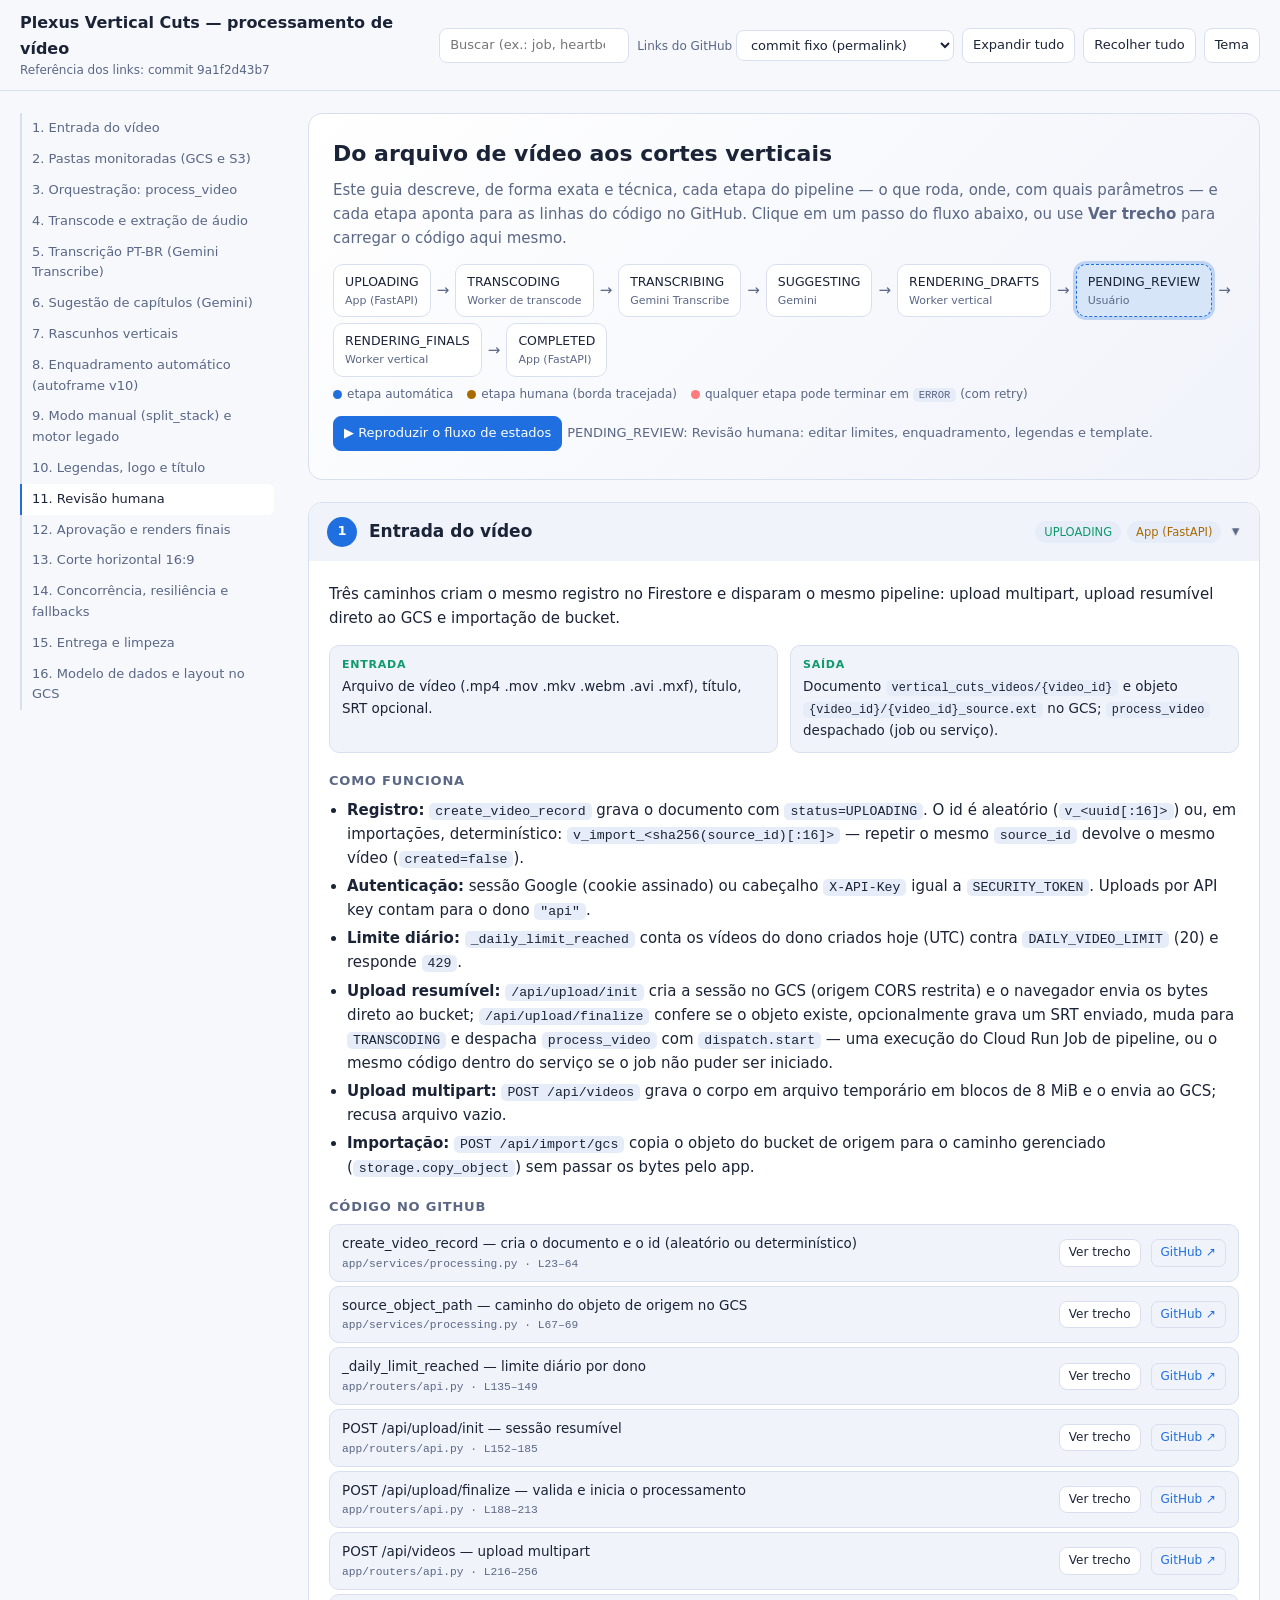
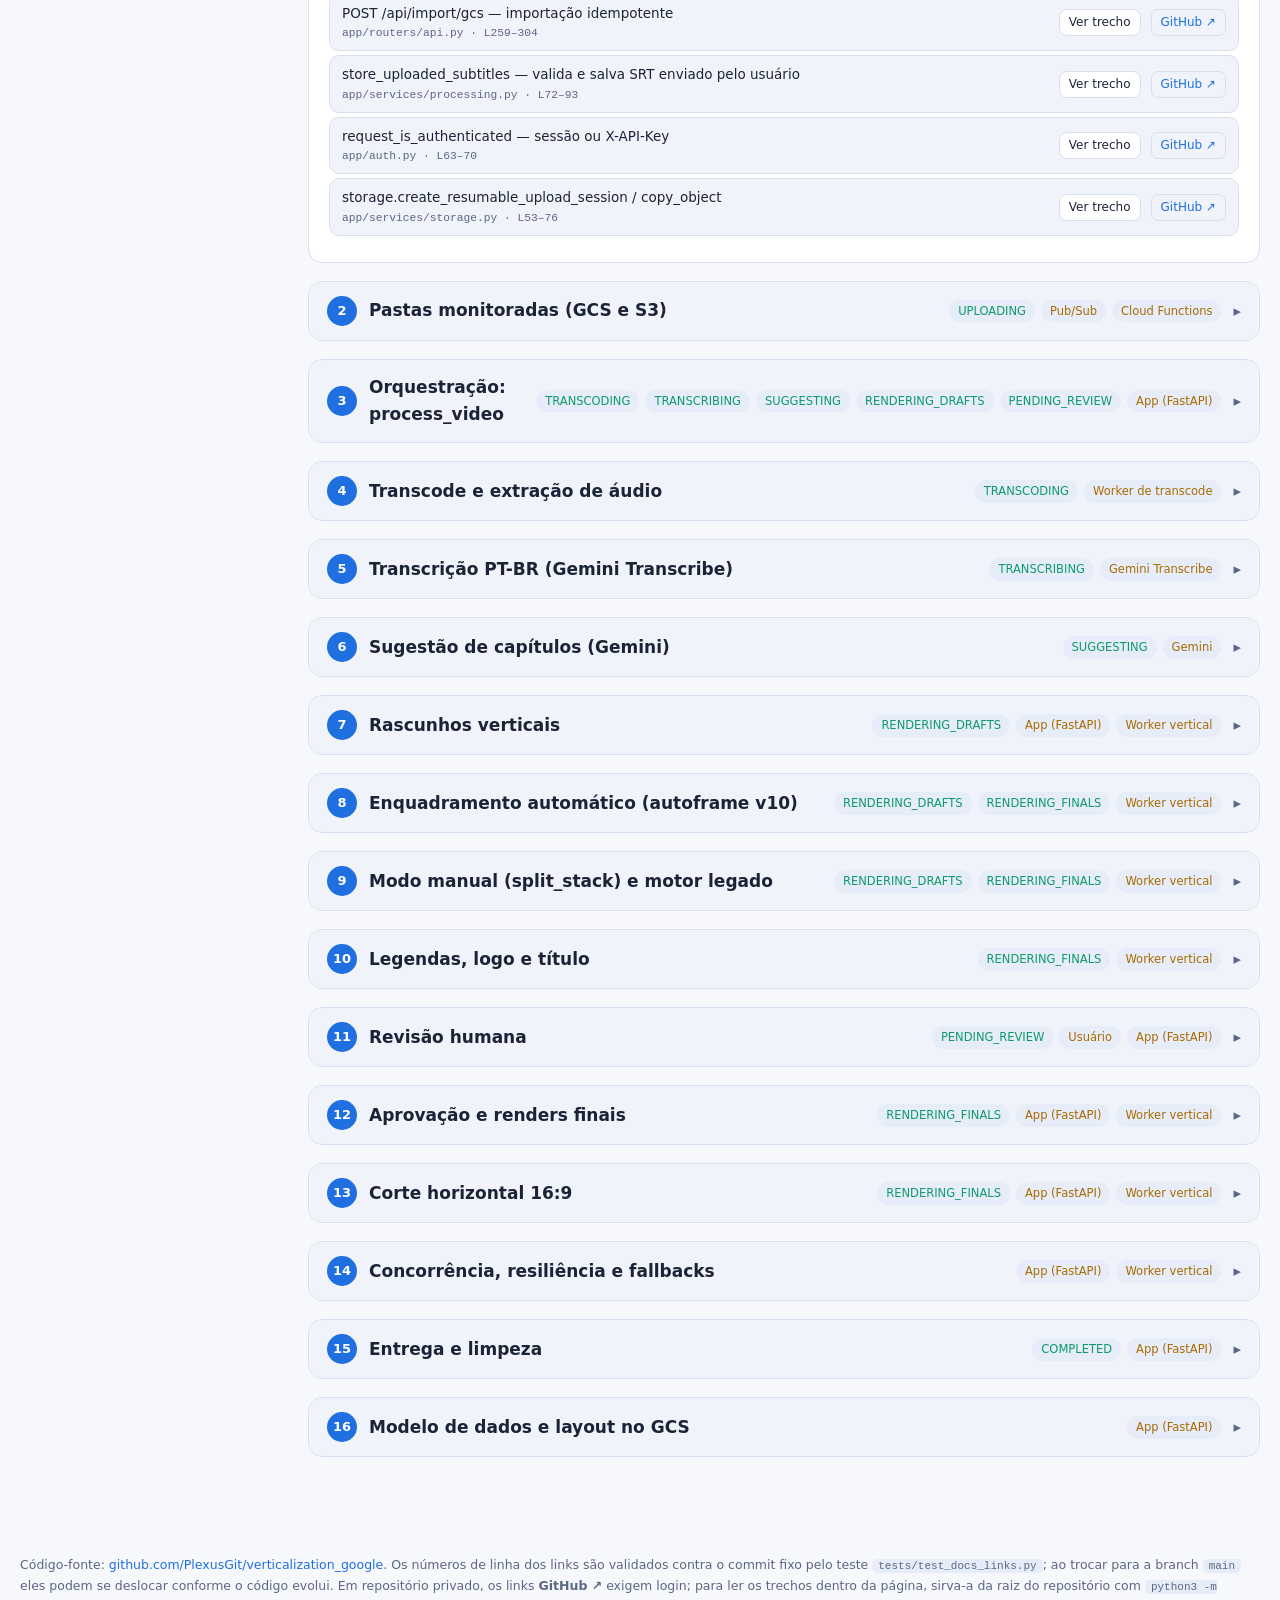
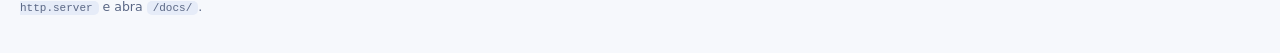
==== commit a0c43200: "updating internal documentation links" ====
--- a/docs/index.html
+++ b/docs/index.html
@@ -118,7 +118,7 @@
 <script type="application/json" id="doc-data">
 {
   "repo": "https://github.com/PlexusGit/verticalization_google",
-  "commit": "9ac4c707d0b47c6b8580cefe056857ea41c000cc",
+  "commit": "9a1f2d43b79993751ced3e676be9519b422d91a1",
   "branch": "main",
   "states": [
     {"id": "UPLOADING", "label": "UPLOADING", "who": "app", "stage": "intake", "text": "Registro criado; aguardando o arquivo de origem."},
